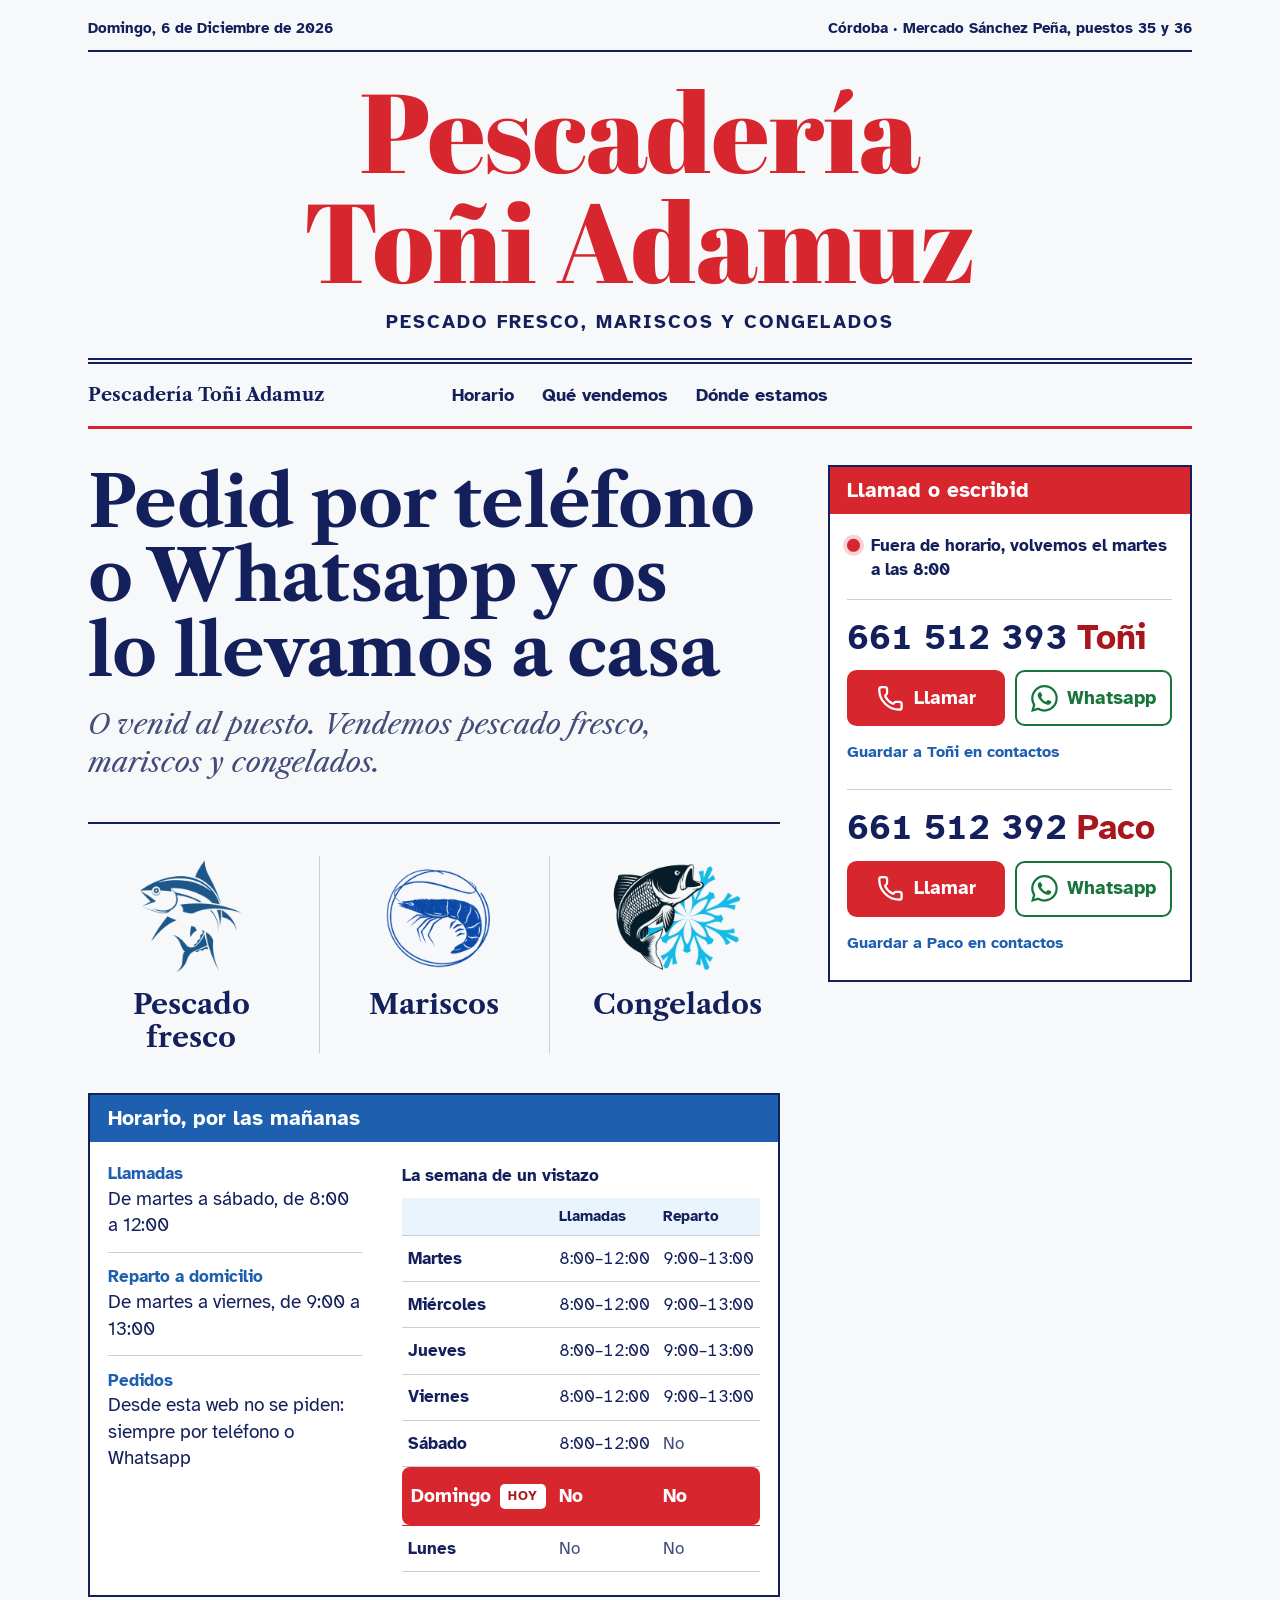
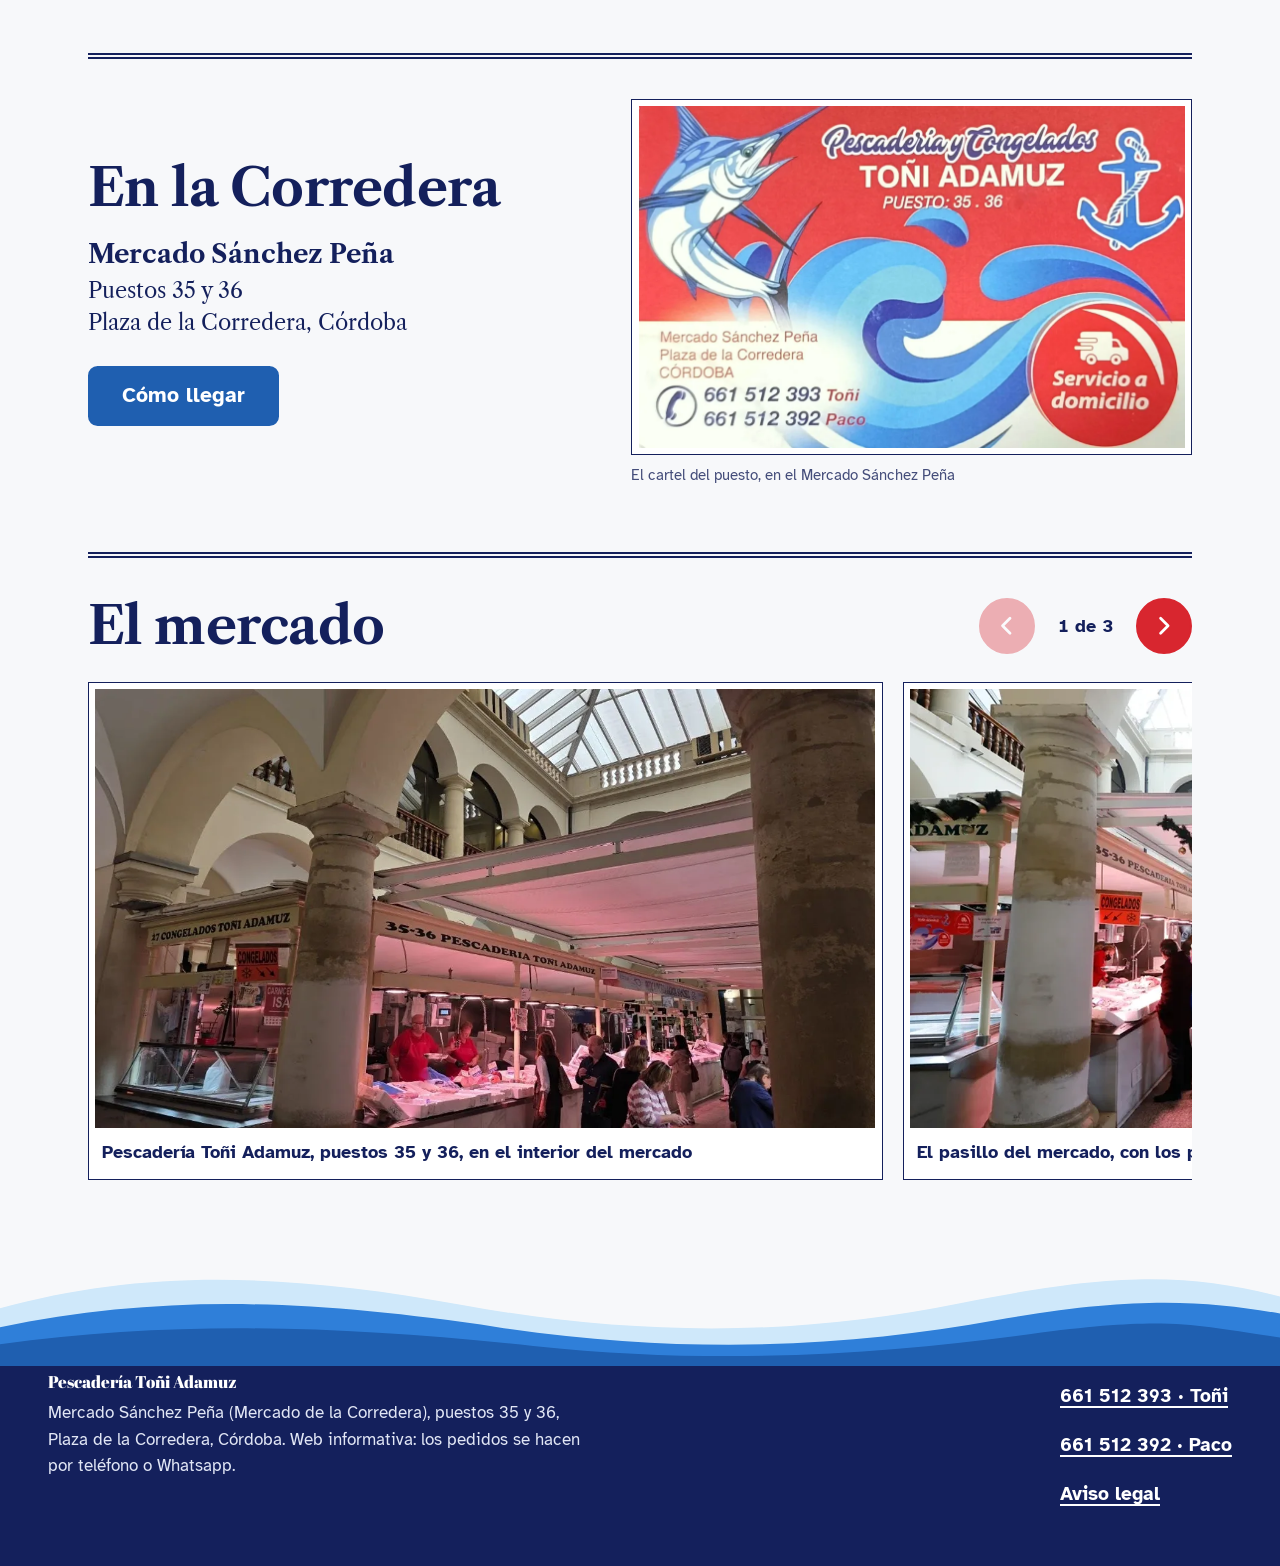
==== index.html @ f2b17aa4 "Carrusel con las fotos del puesto y del mercado con gente" ====
<!doctype html>
<html lang="es">
<head>
<meta charset="utf-8">
<meta name="viewport" content="width=device-width, initial-scale=1">
<title>Pescadería Toñi Adamuz | Pescado y mariscos en Córdoba</title>
<meta name="description" content="Pescadería en el Mercado de la Corredera de Córdoba, puestos 35 y 36. Pescado fresco, mariscos y congelados. Pedidos por teléfono o Whatsapp y reparto a domicilio.">
<meta name="robots" content="index, follow, max-image-preview:large">
<meta name="theme-color" content="#d8262f">
<link rel="canonical" href="https://kingkhaax.github.io/pescaderia-toni-adamuz/">
<!-- Cuando haya dominio: pegar aquí la etiqueta de verificación de Google Search Console (si se verifica por etiqueta en vez de por DNS):
<meta name="google-site-verification" content="CODIGO"> -->
<meta property="og:type" content="website">
<meta property="og:locale" content="es_ES">
<meta property="og:site_name" content="Pescadería Toñi Adamuz">
<meta property="og:title" content="Pescadería Toñi Adamuz | Pescado y mariscos en Córdoba">
<meta property="og:description" content="Pescadería en el Mercado de la Corredera de Córdoba, puestos 35 y 36. Pescado fresco, mariscos y congelados. Pedidos por teléfono o Whatsapp y reparto a domicilio.">
<meta property="og:url" content="https://kingkhaax.github.io/pescaderia-toni-adamuz/">
<meta property="og:image" content="https://kingkhaax.github.io/pescaderia-toni-adamuz/og.jpg">
<meta property="og:image:width" content="1200">
<meta property="og:image:height" content="630">
<meta property="og:image:alt" content="Cartel del puesto: Pescadería y Congelados Toñi Adamuz, servicio a domicilio">
<meta name="twitter:card" content="summary_large_image">
<meta name="twitter:title" content="Pescadería Toñi Adamuz | Pescado y mariscos en Córdoba">
<meta name="twitter:description" content="Pescadería en el Mercado de la Corredera de Córdoba, puestos 35 y 36. Pescado fresco, mariscos y congelados. Pedidos por teléfono o Whatsapp y reparto a domicilio.">
<meta name="twitter:image" content="https://kingkhaax.github.io/pescaderia-toni-adamuz/og.jpg">
<script type="application/ld+json">{"@context":"https://schema.org","@graph":[{"@type":"WebSite","@id":"https://kingkhaax.github.io/pescaderia-toni-adamuz/#web","url":"https://kingkhaax.github.io/pescaderia-toni-adamuz/","name":"Pescadería Toñi Adamuz","inLanguage":"es-ES"},{"@type":"Store","@id":"https://kingkhaax.github.io/pescaderia-toni-adamuz/#negocio","name":"Pescadería Toñi Adamuz","alternateName":"Pescadería y Congelados Toñi Adamuz","description":"Pescado fresco, mariscos y congelados. Pedidos por teléfono o Whatsapp, con reparto a domicilio.","url":"https://kingkhaax.github.io/pescaderia-toni-adamuz/","image":"https://kingkhaax.github.io/pescaderia-toni-adamuz/og.jpg","logo":"https://kingkhaax.github.io/pescaderia-toni-adamuz/icon-512.png","telephone":["+34661512393","+34661512392"],"address":{"@type":"PostalAddress","streetAddress":"Mercado de la Corredera (Mercado Sánchez Peña), puestos 35 y 36, Pl. de las Cañas, 1","postalCode":"14002","addressLocality":"Córdoba","addressRegion":"Andalucía","addressCountry":"ES"},"geo":{"@type":"GeoCoordinates","latitude":37.8829468,"longitude":-4.7744532},"hasMap":"https://www.google.com/maps/search/?api=1&query=Mercado+de+la+Corredera%2C+Pl.+de+las+Ca%C3%B1as%2C+1%2C+14002+C%C3%B3rdoba","containedInPlace":{"@type":"Place","name":"Mercado Sánchez Peña","alternateName":"Mercado de la Corredera"},"knowsAbout":["pescado fresco","mariscos","pescado congelado"],"contactPoint":[{"@type":"ContactPoint","telephone":"+34661512393","contactType":"pedidos","availableLanguage":"es","hoursAvailable":{"@type":"OpeningHoursSpecification","dayOfWeek":["Tuesday","Wednesday","Thursday","Friday","Saturday"],"opens":"08:00","closes":"12:00"}},{"@type":"ContactPoint","telephone":"+34661512392","contactType":"pedidos","availableLanguage":"es","hoursAvailable":{"@type":"OpeningHoursSpecification","dayOfWeek":["Tuesday","Wednesday","Thursday","Friday","Saturday"],"opens":"08:00","closes":"12:00"}}],"isPartOf":{"@id":"https://kingkhaax.github.io/pescaderia-toni-adamuz/#web"}}]}</script>
<link rel="icon" href="favicon.ico" sizes="48x48">
<link rel="icon" href="icono.svg" type="image/svg+xml">
<link rel="apple-touch-icon" href="apple-touch-icon.png">
<link rel="manifest" href="site.webmanifest">
<link rel="preload" href="fuentes/abril-fatface.woff2" as="font" type="font/woff2" crossorigin>
<link rel="preload" href="fuentes/caslon-700.woff2" as="font" type="font/woff2" crossorigin>
<link rel="stylesheet" href="estilos.css">
</head>
<body>

<svg width="0" height="0" style="position:absolute" aria-hidden="true">
  <symbol id="i-telefono" viewBox="0 0 24 24"><path fill="none" stroke="currentColor" stroke-width="2" stroke-linecap="round" stroke-linejoin="round" d="M13.832 16.568a1 1 0 0 0 1.213-.303l.355-.465A2 2 0 0 1 17 15h3a2 2 0 0 1 2 2v3a2 2 0 0 1-2 2A18 18 0 0 1 2 4a2 2 0 0 1 2-2h3a2 2 0 0 1 2 2v3a2 2 0 0 1-.8 1.6l-.468.351a1 1 0 0 0-.292 1.233 14 14 0 0 0 6.392 6.384"/></symbol>
  <symbol id="i-whatsapp" viewBox="0 0 24 24"><path fill="currentColor" d="M17.472 14.382c-.297-.149-1.758-.867-2.03-.967-.273-.099-.471-.148-.67.15-.197.297-.767.966-.94 1.164-.173.199-.347.223-.644.075-.297-.15-1.255-.463-2.39-1.475-.883-.788-1.48-1.761-1.653-2.059-.173-.297-.018-.458.13-.606.134-.133.298-.347.446-.52.149-.174.198-.298.298-.497.099-.198.05-.371-.025-.52-.075-.149-.669-1.612-.916-2.207-.242-.579-.487-.5-.669-.51-.173-.008-.371-.01-.57-.01-.198 0-.52.074-.792.372-.272.297-1.04 1.016-1.04 2.479 0 1.462 1.065 2.875 1.213 3.074.149.198 2.096 3.2 5.077 4.487.709.306 1.262.489 1.694.625.712.227 1.36.195 1.871.118.571-.085 1.758-.719 2.006-1.413.248-.694.248-1.289.173-1.413-.074-.124-.272-.198-.57-.347m-5.421 7.403h-.004a9.87 9.87 0 01-5.031-1.378l-.361-.214-3.741.982.998-3.648-.235-.374a9.86 9.86 0 01-1.51-5.26c.001-5.45 4.436-9.884 9.888-9.884 2.64 0 5.122 1.03 6.988 2.898a9.825 9.825 0 012.893 6.994c-.003 5.45-4.437 9.884-9.885 9.884m8.413-18.297A11.815 11.815 0 0012.05 0C5.495 0 .16 5.335.157 11.892c0 2.096.547 4.142 1.588 5.945L.057 24l6.305-1.654a11.882 11.882 0 005.683 1.448h.005c6.554 0 11.89-5.335 11.893-11.893a11.821 11.821 0 00-3.48-8.413Z"/></symbol>
</svg>

<a class="saltar" href="#portada">Saltar al contenido</a>

<div class="papel">
  <div class="tira">
    <p><time id="fecha"></time></p>
    <p>Córdoba · Mercado Sánchez Peña, puestos 35 y 36</p>
  </div>

  <header class="cabecera" id="inicio">
    <h1 class="rotulo"><a href="#inicio">Pescadería Toñi Adamuz</a></h1>
    <p class="subrotulo">Pescado fresco, mariscos y congelados</p>
  </header>

  <nav class="menu" id="menu" aria-label="Secciones">
    <a class="marca-mini" href="#inicio">Pescadería Toñi Adamuz</a>
    <div class="enlaces">
      <a href="#horario">Horario</a>
      <a href="#vendemos">Qué vendemos</a>
      <a href="#donde">Dónde estamos</a>
    </div>
  </nav>

  <main id="portada">
    <div class="portada">
      <div class="principal">
        <div class="entrada">
          <h2 class="titular">Pedid por teléfono o Whatsapp y os lo llevamos a casa</h2>
          <p class="entradilla">O venid al puesto. Vendemos pescado fresco, mariscos y congelados.</p>
        </div>
        <section class="vendemos" id="vendemos" aria-label="Qué vendemos">
          <ul class="grupos">
            <li><img src="logos/pescado-fresco.webp" alt="" width="286" height="300" loading="lazy" decoding="async"><h3>Pescado fresco</h3></li>
            <li><img src="logos/marisco.webp" alt="" width="373" height="300" loading="lazy" decoding="async"><h3>Mariscos</h3></li>
            <li><img src="logos/congelados.webp" alt="" width="342" height="300" loading="lazy" decoding="async"><h3>Congelados</h3></li>
          </ul>
        </section>
        <section class="caja parte" id="horario" aria-labelledby="t-horario">
            <h2 id="t-horario">Horario, por las mañanas</h2>
            <div class="cuerpo">
              <ul class="reglas">
                <li><b>Llamadas</b> De martes a sábado, de 8:00 a 12:00</li>
                <li><b>Reparto a domicilio</b> De martes a viernes, de 9:00 a 13:00</li>
                <li><b>Pedidos</b> Desde esta web no se piden: siempre por teléfono o Whatsapp</li>
              </ul>
              <table class="dias" id="semana">
                <caption>La semana de un vistazo</caption>
                <thead><tr><th scope="col"><span class="solo-lector">Día</span></th><th scope="col">Llamadas</th><th scope="col">Reparto</th></tr></thead>
                <tbody>
                  <tr data-d="2"><th scope="row">Martes</th><td>8:00–12:00</td><td>9:00–13:00</td></tr>
                  <tr data-d="3"><th scope="row">Miércoles</th><td>8:00–12:00</td><td>9:00–13:00</td></tr>
                  <tr data-d="4"><th scope="row">Jueves</th><td>8:00–12:00</td><td>9:00–13:00</td></tr>
                  <tr data-d="5"><th scope="row">Viernes</th><td>8:00–12:00</td><td>9:00–13:00</td></tr>
                  <tr data-d="6"><th scope="row">Sábado</th><td>8:00–12:00</td><td class="no">No</td></tr>
                  <tr data-d="0"><th scope="row">Domingo</th><td class="no">No</td><td class="no">No</td></tr>
                  <tr data-d="1"><th scope="row">Lunes</th><td class="no">No</td><td class="no">No</td></tr>
                </tbody>
              </table>
            </div>
          </section>
      </div>

      <aside class="lateral">
        <section class="caja contacto" id="contacto" aria-labelledby="t-contacto">
          <h2 id="t-contacto">Llamad o escribid</h2>
          <div class="cuerpo">
            <p class="estado" id="estado" role="status"></p>
            <div class="linea">
          <p class="numero">661 512 393 <span class="nombre">Toñi</span></p>
          <div class="acciones">
            <a class="boton llamar" href="tel:+34661512393" aria-label="Llamar a Toñi, 661 512 393"><svg class="i" aria-hidden="true"><use href="#i-telefono"/></svg>Llamar</a>
            <a class="boton wa" href="https://wa.me/34661512393?text=Hola%2C%20quer%C3%ADa%20hacer%20un%20pedido." aria-label="Escribir por Whatsapp a Toñi, 661 512 393"><svg class="i" aria-hidden="true"><use href="#i-whatsapp"/></svg>Whatsapp</a>
          </div>
          <a class="guardar" href="toni.vcf" download>Guardar a Toñi en contactos</a>
        </div>
            <div class="linea">
          <p class="numero">661 512 392 <span class="nombre">Paco</span></p>
          <div class="acciones">
            <a class="boton llamar" href="tel:+34661512392" aria-label="Llamar a Paco, 661 512 392"><svg class="i" aria-hidden="true"><use href="#i-telefono"/></svg>Llamar</a>
            <a class="boton wa" href="https://wa.me/34661512392?text=Hola%2C%20quer%C3%ADa%20hacer%20un%20pedido." aria-label="Escribir por Whatsapp a Paco, 661 512 392"><svg class="i" aria-hidden="true"><use href="#i-whatsapp"/></svg>Whatsapp</a>
          </div>
          <a class="guardar" href="paco.vcf" download>Guardar a Paco en contactos</a>
        </div>
          </div>
        </section>

      </aside>
    </div>

    <section class="donde" id="donde" aria-labelledby="t-donde">
      <div class="texto-donde">
        <h2 id="t-donde">En la Corredera</h2>
        <address>
          <a href="https://www.google.com/maps/search/?api=1&query=Mercado+de+la+Corredera%2C+Pl.+de+las+Ca%C3%B1as%2C+1%2C+14002+C%C3%B3rdoba" target="_blank" rel="noopener" aria-label="Ver Mercado Sánchez Peña en Google Maps">
            <b>Mercado Sánchez Peña</b>
            Puestos 35 y 36<br>Plaza de la Corredera, Córdoba
          </a>
        </address>
        <a class="boton azul grande" href="https://www.google.com/maps/search/?api=1&query=Mercado+de+la+Corredera%2C+Pl.+de+las+Ca%C3%B1as%2C+1%2C+14002+C%C3%B3rdoba" target="_blank" rel="noopener">Cómo llegar</a>
      </div>
      <figure class="foto">
        <img class="tarjeta" src="fotos/tarjeta.webp" width="1100" height="700" loading="lazy" alt="Cartel del puesto: Pescadería y Congelados Toñi Adamuz, Mercado Sánchez Peña, Plaza de la Corredera, Córdoba. Puestos 35 y 36. Servicio a domicilio. Teléfonos 661 512 393 y 661 512 392.">
        <figcaption>El cartel del puesto, en el Mercado Sánchez Peña</figcaption>
      </figure>
    </section>

    <section class="mercado" id="mercado" aria-roledescription="carrusel" aria-labelledby="t-mercado">
      <div class="mercado-cab">
        <h2 id="t-mercado">El mercado</h2>
        <div class="control" aria-label="Cambiar de foto">
          <button type="button" class="flecha" data-dir="-1" aria-label="Foto anterior"><svg class="i" aria-hidden="true" viewBox="0 0 24 24"><path fill="none" stroke="currentColor" stroke-width="2.6" stroke-linecap="round" stroke-linejoin="round" d="M15 5l-7 7 7 7"/></svg></button>
          <p class="cuenta" aria-live="polite"><span id="foto-n">1</span> de 3</p>
          <button type="button" class="flecha" data-dir="1" aria-label="Foto siguiente"><svg class="i" aria-hidden="true" viewBox="0 0 24 24"><path fill="none" stroke="currentColor" stroke-width="2.6" stroke-linecap="round" stroke-linejoin="round" d="M9 5l7 7-7 7"/></svg></button>
        </div>
      </div>
      <ul class="pista" id="pista" tabindex="0" aria-label="Fotos del mercado">
        <li class="diapo" id="foto-1" aria-roledescription="diapositiva" aria-label="1 de 3">
          <figure>
            <img src="fotos/mercado/mercado-1.webp" width="1280" height="720" loading="lazy" decoding="async" alt="Los puestos de Pescadería Toñi Adamuz (35 y 36) y Congelados Toñi Adamuz bajo las columnas del mercado, con clientes comprando">
            <figcaption>Pescadería Toñi Adamuz, puestos 35 y 36, en el interior del mercado</figcaption>
          </figure>
        </li>
        <li class="diapo" id="foto-2" aria-roledescription="diapositiva" aria-label="2 de 3">
          <figure>
            <img src="fotos/mercado/mercado-2.webp" width="1280" height="720" loading="lazy" decoding="async" alt="Pasillo del mercado con clientes y los puestos de pescado a los lados">
            <figcaption>El pasillo del mercado, con los puestos de pescado</figcaption>
          </figure>
        </li>
        <li class="diapo" id="foto-3" aria-roledescription="diapositiva" aria-label="3 de 3">
          <figure>
            <img src="fotos/mercado/mercado-3.webp" width="1280" height="720" loading="lazy" decoding="async" alt="Fachada del mercado con el reloj en lo alto, vista desde la plaza">
            <figcaption>La fachada del mercado, en la Plaza de la Corredera</figcaption>
          </figure>
        </li>
      </ul>
    </section>
  </main>
</div>

<svg class="olas" viewBox="0 0 1440 120" preserveAspectRatio="none" aria-hidden="true"><path fill="#cfe8fa" d="M0 52C160 6 320 10 520 48s380 36 560 -2 260 -34 360 -8V120H0z"/><path fill="#2f7fd9" d="M0 74C180 36 340 40 560 74s400 22 560 -8 240 -22 320 -8V120H0z"/><path fill="#1f5fb0" d="M0 94C200 66 380 72 600 96s400 8 560 -14 180 -10 280 4V120H0z"/></svg>
<footer class="pie">
  <div class="pie-in">
    <div class="pie-datos">
      <p class="pie-nombre">Pescadería Toñi Adamuz</p>
      <p>Mercado Sánchez Peña (Mercado de la Corredera), puestos 35 y 36, Plaza de la Corredera, Córdoba. Web informativa: los pedidos se hacen por teléfono o Whatsapp.</p>
    </div>
    <div class="telefonos">
      <a href="tel:+34661512393">661 512 393 · Toñi</a>
      <a href="tel:+34661512392">661 512 392 · Paco</a>
      <a href="aviso-legal.html">Aviso legal</a>
    </div>
  </div>
</footer>

<script src="estado.js"></script>
<script src="galeria.js" defer></script>
</body>
</html>
---- estilos.css ----
@font-face { font-family: "Abril Fatface"; src: url("fuentes/abril-fatface.woff2") format("woff2"); font-weight: 400; font-display: swap; }
@font-face { font-family: "Libre Caslon Text"; src: url("fuentes/caslon-400.woff2") format("woff2"); font-weight: 400; font-style: normal; font-display: swap; }
@font-face { font-family: "Libre Caslon Text"; src: url("fuentes/caslon-400-it.woff2") format("woff2"); font-weight: 400; font-style: italic; font-display: swap; }
@font-face { font-family: "Libre Caslon Text"; src: url("fuentes/caslon-700.woff2") format("woff2"); font-weight: 700; font-style: normal; font-display: swap; }
@font-face { font-family: "Atkinson Hyperlegible"; src: url("fuentes/atkinson-400.woff2") format("woff2"); font-weight: 400; font-display: swap; }
@font-face { font-family: "Atkinson Hyperlegible"; src: url("fuentes/atkinson-700.woff2") format("woff2"); font-weight: 700; font-display: swap; }

/* Colores de la tarjeta: rojo principal (rótulo y acciones), azul y blanco secundarios (franjas, ola, tinta azul noche).
   El rojo tiene cuatro pasos: puro, hondo (texto sobre blanco), suave y claro (lo de hoy). */
:root {
  --rojo: #d8262f;
  --rojo-hondo: #a8161e;
  --rojo-oscuro: #8f1219;
  --rojo-suave: #f5c6c9;
  --rojo-claro: #fdeeee;
  --tinta: #14205c;
  --tinta-2: #444d7a;
  --azul: #1f5fb0;
  --azul-vivo: #2f7fd9;
  --hielo: #cfe8fa;
  --azul-claro: #eaf4fc;
  --papel: #f7f8fa;
  --blanco: #fff;
  --linea: #c9ced9;
  --whatsapp: #15753a;
  --whatsapp-h: #0f5e2d;
  --rotulo: "Abril Fatface", Georgia, serif;
  --titular: "Libre Caslon Text", Georgia, serif;
  --texto: "Atkinson Hyperlegible", system-ui, sans-serif;
  --ease: cubic-bezier(0.16, 1, 0.3, 1);
  --lado: clamp(1.25rem, 4vw, 2.5rem);
  color-scheme: light;
  scrollbar-color: var(--rojo) var(--papel);
}

*, *::before, *::after { box-sizing: border-box; }
html { -webkit-text-size-adjust: 100%; scroll-behavior: smooth; scroll-padding-top: 5.5rem; }
body { margin: 0; font: 400 1.1875rem/1.6 var(--texto); color: var(--tinta); background: var(--papel); }
::selection { background: var(--rojo); color: var(--blanco); }
:focus-visible { outline: 3px solid var(--tinta); outline-offset: 3px; }
a { color: inherit; text-underline-offset: 0.2em; text-decoration-thickness: 2px; }
h1, h2, h3, p, ul, address, figure { margin: 0; padding: 0; }
ul { list-style: none; }
address { font-style: normal; }
img { display: block; max-width: 100%; height: auto; }
svg.i { width: 1.4em; height: 1.4em; flex: none; }
.solo-lector { position: absolute; width: 1px; height: 1px; overflow: hidden; clip-path: inset(50%); white-space: nowrap; }
.saltar { position: absolute; left: 1rem; top: -4rem; z-index: 100; background: var(--tinta); color: var(--blanco); padding: 0.75rem 1rem; border-radius: 0.5rem; }
.saltar:focus { top: 1rem; }

.papel { max-width: 74rem; margin: 0 auto; padding-inline: var(--lado); }

/* Tira de fecha */
.tira { display: flex; justify-content: space-between; gap: 0.25rem 1.5rem; flex-wrap: wrap; padding: 1rem 0 0.6rem; font-size: 0.95rem; font-weight: 700; border-bottom: 2px solid var(--tinta); }
.tira time:empty { display: none; }
.tira time::first-letter { text-transform: uppercase; }

/* Cabecera de periódico */
.cabecera { text-align: center; padding: 1.5rem 0 1.25rem; border-bottom: 6px double var(--tinta); }
.rotulo { font: 400 clamp(2.9rem, 9.4vw, 7rem)/0.98 var(--rotulo); color: var(--rojo); letter-spacing: -0.005em; text-wrap: balance; }
.rotulo a { text-decoration: none; }
.subrotulo { margin-top: 0.75rem; font-weight: 700; font-size: clamp(0.95rem, 2.4vw, 1.2rem); letter-spacing: 0.1em; text-transform: uppercase; color: var(--tinta); }

/* Menú pegajoso: siempre a mano el botón de llamar */
.menu { position: sticky; top: 0; z-index: 60; display: grid; grid-template-columns: 1fr auto 1fr; align-items: center; gap: 0.5rem 1.5rem; padding: 0.35rem 0; background: var(--papel); border-bottom: 3px solid var(--rojo); }
.marca-mini { font: 700 1.15rem/1 var(--titular); text-decoration: none; max-width: 0; opacity: 0; overflow: hidden; white-space: nowrap; transition: max-width 0.4s var(--ease), opacity 0.25s var(--ease); }
.menu.fijo .marca-mini { max-width: 20rem; opacity: 1; }
.enlaces { display: flex; gap: 0.25rem 1.75rem; margin-inline: auto; }
.enlaces a { position: relative; padding: 0.7rem 0; font-weight: 700; font-size: 1.1rem; text-decoration: none; transition: color 0.25s var(--ease); }
.enlaces a::after { content: ""; position: absolute; left: 0; right: 0; bottom: 0.2rem; height: 3px; background: var(--rojo); transform: scaleX(0); transform-origin: left; transition: transform 0.4s var(--ease); }
.enlaces a:hover { color: var(--rojo-hondo); }
.enlaces a:hover::after, .enlaces a:focus-visible::after { transform: scaleX(1); }

/* Botones: al pasar el ratón sube una ola (como las de la tarjeta) y cambia de color */
.boton {
  --base: var(--rojo); --ola1: #ee6a71; --ola2: var(--rojo-oscuro); --texto-b: var(--blanco); --texto-h: var(--blanco);
  position: relative; isolation: isolate; overflow: hidden;
  display: inline-flex; align-items: center; justify-content: center; gap: 0.6rem;
  min-height: 3.5rem; padding: 0.5rem 1.4rem; border: 2px solid var(--base); border-radius: 0.6rem;
  font: 700 1.2rem/1 var(--texto); text-decoration: none; color: var(--texto-b); background: var(--base);
  transition: color 0.35s var(--ease), transform 0.25s var(--ease), box-shadow 0.35s var(--ease);
}
.boton::before, .boton::after {
  content: ""; position: absolute; z-index: -1; left: -20%; width: 140%; height: 260%; top: 105%;
  border-radius: 46% 54% 0 0 / 16% 14% 0 0; transition: top 0.7s var(--ease), border-radius 0.7s var(--ease);
}
.boton::before { background: var(--ola1); }
.boton::after { background: var(--ola2); transition-delay: 0.07s; }
.boton:hover, .boton:focus-visible { color: var(--texto-h); border-color: var(--ola2); transform: translateY(-2px); box-shadow: 0 0.65rem 1.1rem -0.55rem rgb(20 32 92 / 0.5); }
.boton:hover::before, .boton:focus-visible::before { top: -45%; border-radius: 50%; }
.boton:hover::after, .boton:focus-visible::after { top: -55%; border-radius: 50%; }
.boton:active { transform: translateY(0) scale(0.98); box-shadow: none; }
.boton svg.i { transition: transform 0.35s var(--ease); }
.boton.llamar:hover svg.i { animation: timbre 0.7s ease-in-out; }
.boton.wa:hover svg.i { transform: scale(1.18) rotate(-8deg); }
@keyframes timbre { 0%, 100% { transform: rotate(0); } 15%, 45% { transform: rotate(-16deg); } 30%, 60% { transform: rotate(16deg); } 75% { transform: rotate(-8deg); } }
/* WhatsApp: blanco con borde verde, y se llena de verde al pasar el ratón */
.boton.wa { --base: var(--blanco); --ola1: #2f9a58; --ola2: var(--whatsapp); --texto-b: var(--whatsapp); --texto-h: var(--blanco); border-color: var(--whatsapp); }
/* Cómo llegar: azul de la tarjeta, ola azul noche */
.boton.azul { --base: var(--azul); --ola1: var(--azul-vivo); --ola2: var(--tinta); }
.boton.chico { min-height: 3rem; padding-inline: 1.25rem; font-size: 1.1rem; }
.boton.grande { min-height: 3.75rem; padding-inline: 2rem; font-size: 1.3rem; }

/* Portada */
.portada { display: grid; grid-template-columns: minmax(0, 1.9fr) minmax(0, 1fr); gap: 2.5rem 3rem; padding-top: 2.25rem; align-items: start; }
.titular { font: 700 clamp(2.4rem, 5.6vw, 4.4rem)/1.06 var(--titular); letter-spacing: -0.01em; text-wrap: balance; }
.entradilla { margin-top: 1.1rem; font: italic 400 clamp(1.3rem, 2.6vw, 1.7rem)/1.4 var(--titular); color: var(--tinta-2); max-width: 36rem; }
.vendemos { margin-top: 2.5rem; padding-top: 2rem; border-top: 2px solid var(--tinta); }
.grupos { display: grid; grid-template-columns: repeat(3, 1fr); }
.grupos li { padding: 0 1.5rem; text-align: center; }
.grupos li + li { border-left: 1px solid var(--linea); }
.grupos li:first-child { padding-left: 0; } .grupos li:last-child { padding-right: 0; }
.grupos img { height: 7.25rem; width: auto; margin: 0 auto 1rem; }
.grupos h3 { font: 700 clamp(1.3rem, 2.3vw, 1.75rem)/1.15 var(--titular); }

/* Cajas del lateral */
.lateral { display: grid; gap: 1.75rem; position: sticky; top: 5.25rem; align-self: start; }
.principal { display: grid; gap: 0; }
.parte { margin-top: 2.5rem; }
.parte .cuerpo { display: grid; grid-template-columns: 1fr 1.1fr; gap: 1.5rem 2.5rem; align-items: start; }
.parte .reglas li:first-child { padding-top: 0; }
.parte .dias { margin-top: 0; }
.parte .dias caption { border-top: 0; padding-top: 0; }
.caja { border: 2px solid var(--tinta); background: var(--blanco); }
.parte > h2 { background: var(--azul) !important; }
.caja > h2 { background: var(--rojo); color: var(--blanco); font: 700 1.3rem/1.2 var(--texto); padding: 0.7rem 1.1rem; }
.caja .cuerpo { padding: 1.25rem 1.1rem 1.4rem; }
.estado { font-weight: 700; font-size: 1.05rem; line-height: 1.4; display: flex; gap: 0.65rem; align-items: baseline; }
.estado:empty { display: none; }
.estado::before { content: ""; flex: none; width: 0.8rem; height: 0.8rem; border-radius: 50%; background: var(--rojo); transform: translateY(0.05rem); }
.estado[data-abierto="si"]::before { background: #1a9a48; box-shadow: 0 0 0 4px rgb(26 154 72 / 0.22); }
.estado[data-abierto="no"]::before { box-shadow: 0 0 0 4px rgb(216 38 47 / 0.2); }
.linea { margin-top: 1.4rem; padding-top: 1.25rem; border-top: 1px solid var(--linea); }
.estado + .linea { margin-top: 1.1rem; }
.numero { font: 700 clamp(1.9rem, 3.4vw, 2.2rem)/1.05 var(--texto); font-variant-numeric: tabular-nums; display: flex; flex-wrap: wrap; align-items: baseline; gap: 0.1rem 0.6rem; margin-bottom: 0.85rem; }
.nombre { font-size: 1em; font-weight: 700; color: var(--rojo-hondo); }
.acciones { display: grid; grid-template-columns: 1fr 1fr; gap: 0.6rem; }
.acciones .boton { padding-inline: 0.5rem; }
.guardar { background: linear-gradient(var(--rojo), var(--rojo)) 0 100% / 0 2px no-repeat; text-decoration: none; padding-bottom: 0.1rem; transition: background-size 0.4s var(--ease), color 0.25s var(--ease); display: inline-block; margin-top: 0.8rem; font-size: 1.02rem; color: var(--azul); font-weight: 700; }
.guardar:hover { color: var(--rojo-hondo); background-size: 100% 2px; }

.reglas li { padding: 0.8rem 0; border-top: 1px solid var(--linea); line-height: 1.4; }
.reglas li:first-child { padding-top: 0; border-top: 0; }
.reglas b { display: block; font-size: 1.05rem; color: var(--azul); }
.dias { width: 100%; margin-top: 1rem; border-collapse: collapse; font-size: 1.08rem; font-variant-numeric: tabular-nums; }
.dias caption { text-align: left; font-weight: 700; padding: 0 0 0.5rem; border-top: 2px solid var(--tinta); padding-top: 1rem; }
.dias thead th { font-size: 0.95rem; color: var(--tinta); font-weight: 700; text-align: left; padding: 0.4rem; background: var(--azul-claro); }
.dias th, .dias td { text-align: left; padding: 0.55rem 0.4rem; border-bottom: 1px solid var(--linea); white-space: nowrap; }
.dias tbody th { font-weight: 700; }
.dias td.no { color: var(--tinta-2); }
/* Hoy: fila en rojo macizo, letra blanca más grande y etiqueta HOY, para verla de lejos */
.dias tr.hoy th, .dias tr.hoy td { background: var(--rojo); color: var(--blanco); font-weight: 700; font-size: 1.2rem; padding-block: 0.85rem; border-bottom-color: var(--rojo); }
.dias tr.hoy th { border-radius: 0.5rem 0 0 0.5rem; padding-left: 0.6rem; }
.dias tr.hoy td:last-child { border-radius: 0 0.5rem 0.5rem 0; }
.dias tr.hoy td.no { color: var(--blanco); }
.dias tr.hoy th::after { content: "HOY"; display: inline-block; margin-left: 0.55rem; padding: 0.15rem 0.5rem; border-radius: 0.3rem; background: var(--blanco); color: var(--rojo-hondo); font-size: 0.8rem; font-weight: 700; letter-spacing: 0.08em; vertical-align: 0.12em; }

/* Dónde */
.donde { display: grid; grid-template-columns: 1fr 1.15fr; gap: 2.5rem 3.5rem; align-items: center; margin-top: 3.5rem; padding: 2.5rem 0 4rem; border-top: 6px double var(--tinta); }
.donde h2 { font: 700 clamp(2.1rem, 4.4vw, 3.2rem)/1.08 var(--titular); letter-spacing: -0.01em; }
.donde address { margin: 1.25rem 0 1.75rem; font: 400 1.35rem/1.45 var(--titular); }
.donde address a { text-decoration: none; }
.donde address a:hover b { color: var(--rojo-hondo); text-decoration: underline; text-decoration-thickness: 2px; }
.donde address b { display: block; font-size: 1.6rem; margin-bottom: 0.15rem; }
.foto .tarjeta { width: 100%; border: 1px solid var(--tinta); padding: 0.4rem; background: var(--blanco); aspect-ratio: 11 / 7; object-fit: cover; }
.foto figcaption { margin-top: 0.5rem; font-size: 0.95rem; color: var(--tinta-2); }

/* Ola de la tarjeta y pie a todo el ancho */
.olas { display: block; width: 100%; height: clamp(3.5rem, 8vw, 6.5rem); margin-bottom: -1px; }
.pie { background: var(--tinta); color: var(--blanco); border-top: 0; padding: 0.5rem var(--lado) 3rem; }
.pie-in { max-width: 74rem; margin: 0 auto; display: flex; justify-content: space-between; gap: 1.75rem 3rem; flex-wrap: wrap; }
.pie p { max-width: 34rem; color: #e1e6f5; font-size: 1.05rem; }
.pie-nombre { font: 400 1.7rem/1.1 var(--rotulo); color: var(--blanco) !important; margin-bottom: 0.5rem; }
.pie .telefonos { display: grid; gap: 0.15rem; font-weight: 700; font-size: 1.2rem; align-content: start; }
.pie .telefonos a { padding: 0.5rem 0; }
.pie a:hover { color: var(--hielo); }

/* Móvil y tableta: primero el titular, luego llamar, luego lo demás */
@media (max-width: 62rem) {
  .portada { display: flex; flex-direction: column; gap: 1.75rem; padding-top: 1.75rem; }
  .principal, .lateral { display: contents; }
  .lateral { position: static; }
  .parte { margin-top: 0; }
  .parte .cuerpo { grid-template-columns: minmax(0, 1fr); }
  .entrada { order: 1; }
  .contacto { order: 2; }
  .vendemos { order: 3; margin-top: 0; }
  .parte { order: 4; }
  .donde { grid-template-columns: 1fr; }
}
@media (max-width: 40rem) {
  body { font-size: 1.125rem; }
  .tira { font-size: 0.85rem; }
  .menu { grid-template-columns: 1fr; padding: 0; }
  .marca-mini { display: none; }
  .enlaces { width: 100%; justify-content: space-between; gap: 0.5rem; }
  .enlaces a { padding: 0.85rem 0.15rem; font-size: 1.02rem; }
  .grupos li { padding-inline: 0.5rem; }
  .grupos img { height: 4.75rem; }
  .grupos h3 { font-size: 1.05rem; }
  .donde { padding-bottom: 2.5rem; }
}

/* Un único momento al cargar: el rótulo y el titular suben un poco */
@media (prefers-reduced-motion: no-preference) {
  @keyframes sube { from { opacity: 0; transform: translateY(0.75rem); } to { opacity: 1; transform: none; } }
  .rotulo { animation: sube 0.8s var(--ease) both; }
  .entrada { animation: sube 0.8s var(--ease) 0.12s both; }
  .contacto { animation: sube 0.8s var(--ease) 0.22s both; }
}

/* Aviso legal */
.legal { max-width: 46rem; margin: 0 auto; padding: 2.5rem 0 4rem; }
.legal h1 { font: 700 clamp(2.2rem, 6vw, 3.4rem)/1.08 var(--titular); margin-bottom: 1.5rem; }
.legal h2 { font: 700 1.5rem/1.2 var(--titular); margin: 2.25rem 0 0.5rem; }
.legal p { margin-top: 0.75rem; }
.legal .datos { margin: 0; border-top: 2px solid var(--tinta); }
.legal .datos div { display: grid; grid-template-columns: 11rem 1fr; gap: 0.25rem 1rem; padding: 0.8rem 0; border-bottom: 1px solid var(--linea); }
.legal dt { font-weight: 700; }
.legal dd { margin: 0; overflow-wrap: anywhere; }
.legal .fecha { margin-top: 2.5rem; font-size: 0.95rem; color: var(--tinta-2); }
@media (max-width: 40rem) { .legal .datos div { grid-template-columns: 1fr; } }

/* Pantallas muy estrechas (320–360 px): que nada se salga */
@media (max-width: 26rem) {
  :root { --lado: 1rem; }
  .enlaces a { font-size: 0.95rem; }
  .rotulo { font-size: clamp(2.5rem, 13vw, 3rem); }
  .titular { font-size: 2.15rem; }
  .caja .cuerpo { padding-inline: 0.85rem; }
  .numero { font-size: 1.75rem; }
  .acciones .boton { font-size: 1.05rem; gap: 0.4rem; padding-inline: 0.25rem; }
  .dias { font-size: 0.92rem; }
  .dias th, .dias td { padding-inline: 0.25rem; }
  .pie .telefonos { font-size: 1.1rem; }
}
.portada > *, .principal > *, .lateral > *, .caja, .caja .cuerpo { min-width: 0; }
@media (max-width: 26rem) {
  .enlaces a { white-space: nowrap; font-size: 0.88rem; padding-inline: 0; }
  .enlaces { gap: 0.25rem; }
  .dias { font-size: 0.85rem; }
  .dias thead th { font-size: 0.82rem; }
  .dias tr.hoy th, .dias tr.hoy td { font-size: 1.02rem; }
  .dias tr.hoy th::after { margin-left: 0.3rem; padding-inline: 0.35rem; }
  .reglas li { font-size: 1.02rem; }
}
@media (max-width: 22rem) {
  .dias { font-size: 0.77rem; }
  .dias thead th { font-size: 0.77rem; }
  .dias tr.hoy th, .dias tr.hoy td { font-size: 0.95rem; }
  .caja .cuerpo { padding-inline: 0.7rem; }
}

/* Carrusel de fotos del mercado */
.mercado { padding: 2.5rem 0 4.5rem; border-top: 6px double var(--tinta); }
.mercado-cab { display: flex; justify-content: space-between; align-items: center; gap: 1rem 2rem; flex-wrap: wrap; margin-bottom: 1.5rem; }
.mercado h2 { font: 700 clamp(2.1rem, 4.4vw, 3.2rem)/1.08 var(--titular); letter-spacing: -0.01em; }
.control { display: flex; align-items: center; gap: 0.9rem; }
.cuenta { font-weight: 700; font-size: 1.1rem; min-width: 4.5rem; text-align: center; font-variant-numeric: tabular-nums; }
.flecha { position: relative; isolation: isolate; overflow: hidden; width: 3.5rem; height: 3.5rem; display: grid; place-items: center; border: 2px solid var(--rojo); border-radius: 50%; background: var(--rojo); color: var(--blanco); cursor: pointer; transition: color 0.3s var(--ease), transform 0.25s var(--ease), opacity 0.25s var(--ease); }
.flecha::before { content: ""; position: absolute; z-index: -1; left: -20%; width: 140%; height: 260%; top: 105%; background: var(--rojo-oscuro); border-radius: 46% 54% 0 0 / 16% 14% 0 0; transition: top 0.6s var(--ease), border-radius 0.6s var(--ease); }
.flecha:hover::before, .flecha:focus-visible::before { top: -45%; border-radius: 50%; }
.flecha:hover { transform: translateY(-2px); }
.flecha:active { transform: scale(0.95); }
.flecha:disabled { opacity: 0.35; cursor: default; transform: none; }
.flecha:disabled::before { display: none; }
.flecha svg.i { width: 1.6rem; height: 1.6rem; }
.pista { display: flex; gap: 1.25rem; overflow-x: auto; scroll-snap-type: x mandatory; scroll-behavior: smooth; padding: 0.25rem 0 0.75rem; scrollbar-width: none; overscroll-behavior-x: contain; }
.pista::-webkit-scrollbar { display: none; }
.pista { touch-action: pan-x pan-y pinch-zoom; -webkit-overflow-scrolling: touch; cursor: grab; }
.pista.arrastra { scroll-snap-type: none; scroll-behavior: auto; cursor: grabbing; user-select: none; }
.pista img { -webkit-user-drag: none; user-select: none; }
.diapo { flex: 0 0 72%; scroll-snap-align: start; }
.diapo figure { border: 1px solid var(--tinta); background: var(--blanco); padding: 0.4rem 0.4rem 0.9rem; height: 100%; }
.diapo img { width: 100%; aspect-ratio: 16 / 9; object-fit: cover; background: var(--azul-claro); }
.diapo figcaption { margin: 0.75rem 0.4rem 0; font: 700 1.1rem/1.4 var(--texto); }
.credito { display: block; margin-top: 0.3rem; font-weight: 400; font-size: 0.85rem; color: var(--tinta-2); }
.credito a { color: var(--azul); }
@media (max-width: 62rem) { .diapo { flex-basis: 86%; } }
@media (max-width: 40rem) { .diapo { flex-basis: 90%; } .mercado { padding-bottom: 3rem; } .flecha { width: 3.25rem; height: 3.25rem; } }
@media (prefers-reduced-motion: reduce) { .pista { scroll-behavior: auto; } }
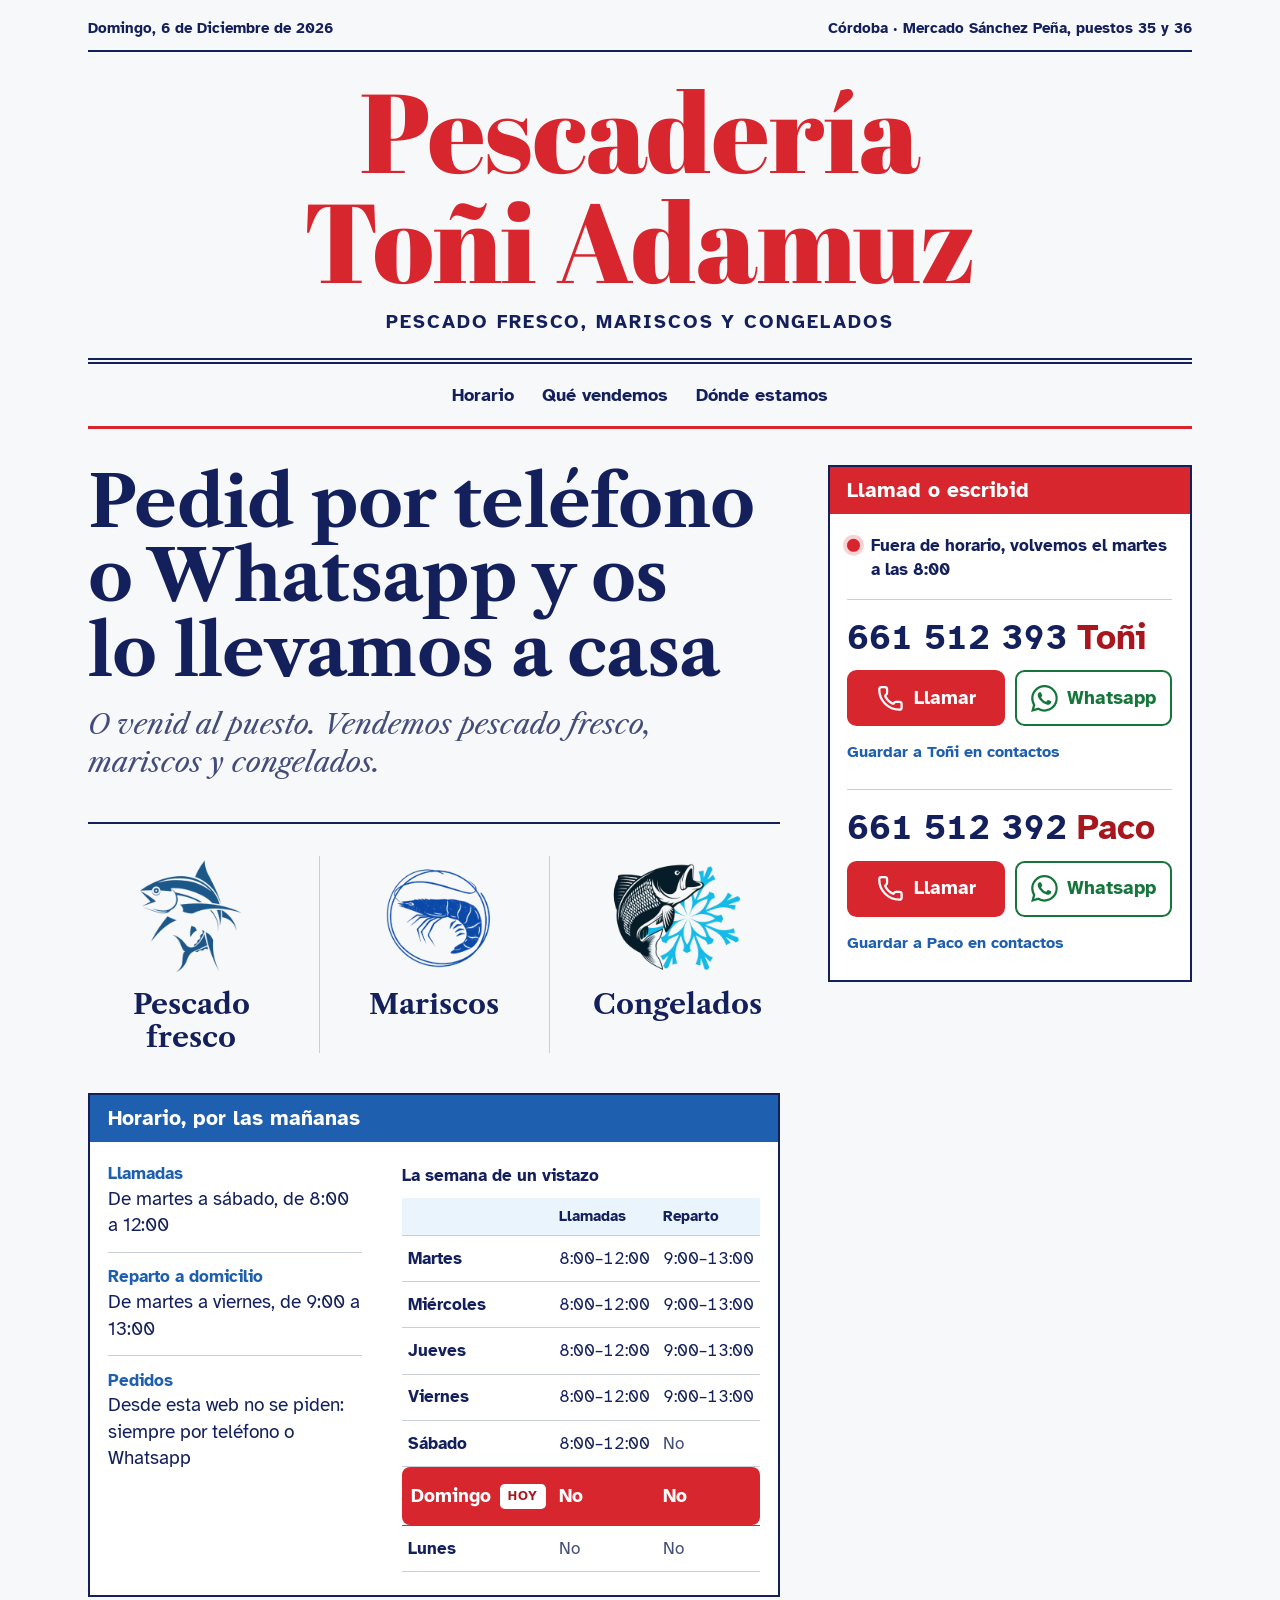
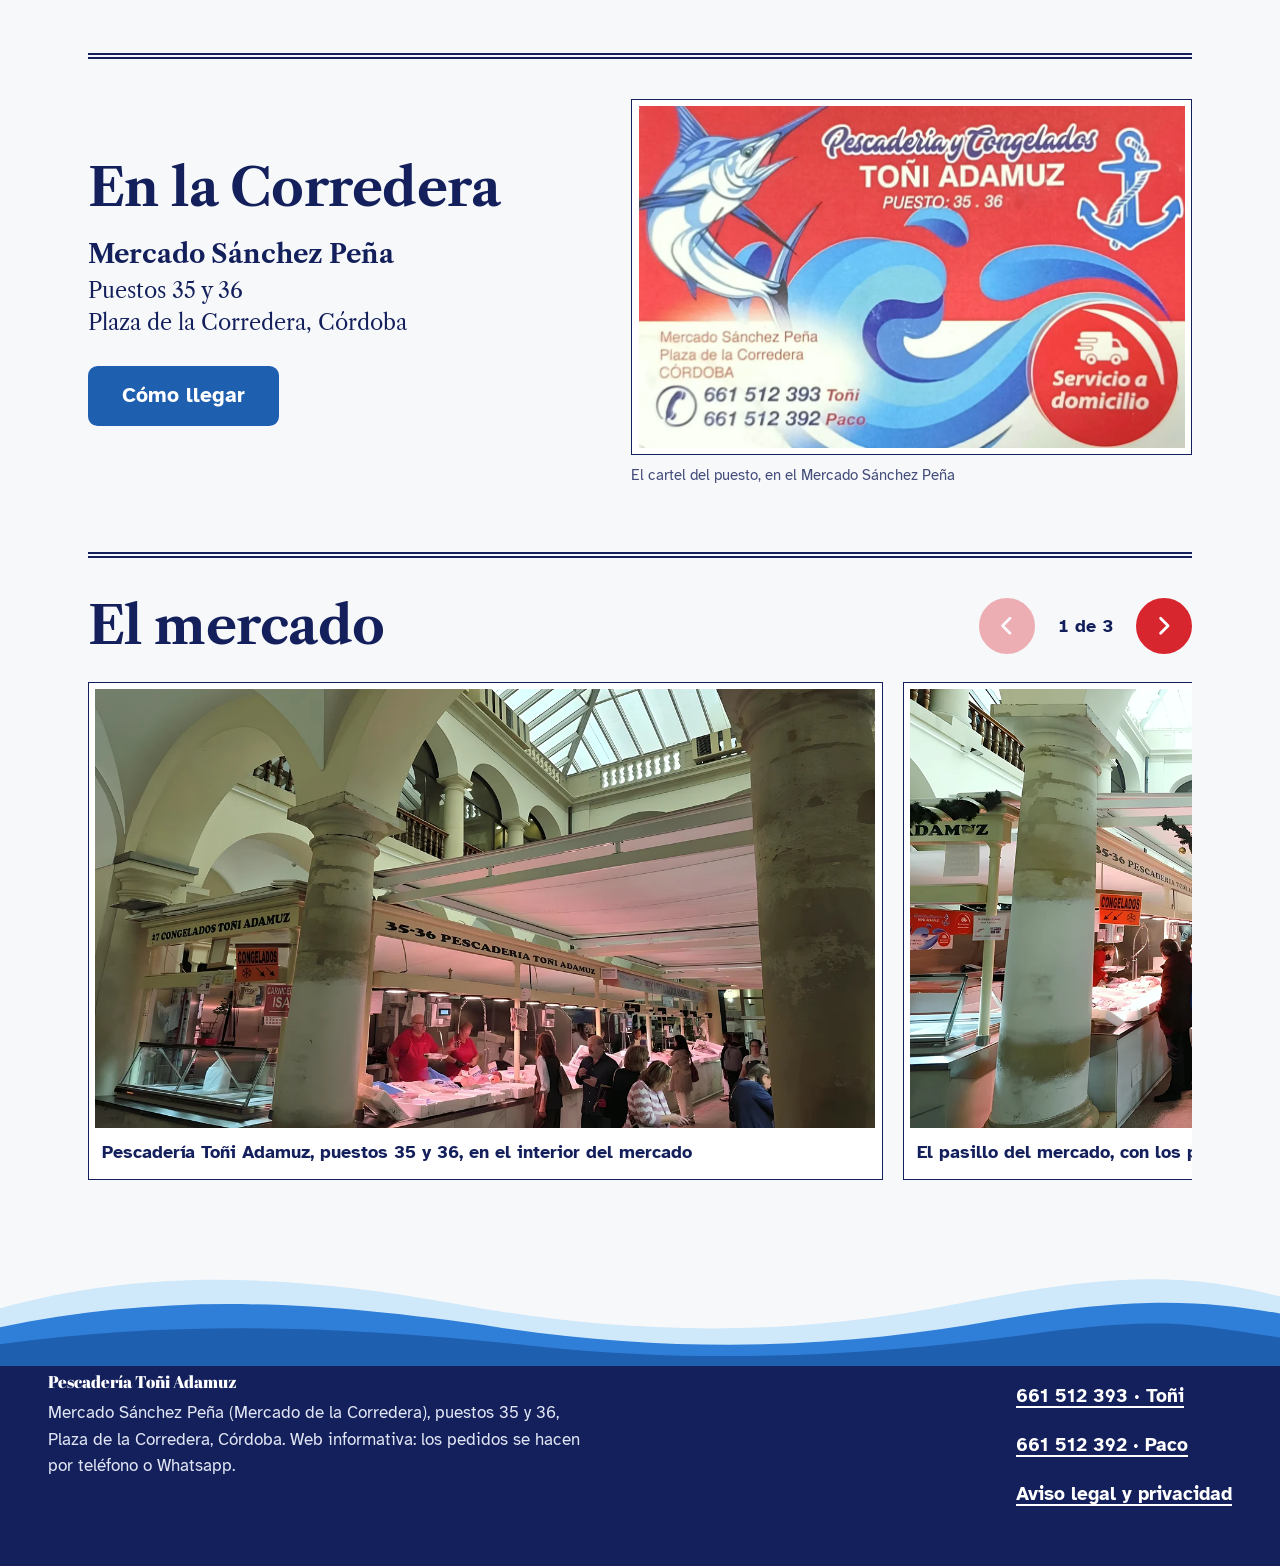
==== commit 62fe8da5: "Aviso legal con NIF, política de privacidad y cookies" ====
--- a/index.html
+++ b/index.html
@@ -188,7 +188,7 @@
     <div class="telefonos">
       <a href="tel:+34661512393">661 512 393 · Toñi</a>
       <a href="tel:+34661512392">661 512 392 · Paco</a>
-      <a href="aviso-legal.html">Aviso legal</a>
+      <a href="aviso-legal.html">Aviso legal y privacidad</a>
     </div>
   </div>
 </footer>
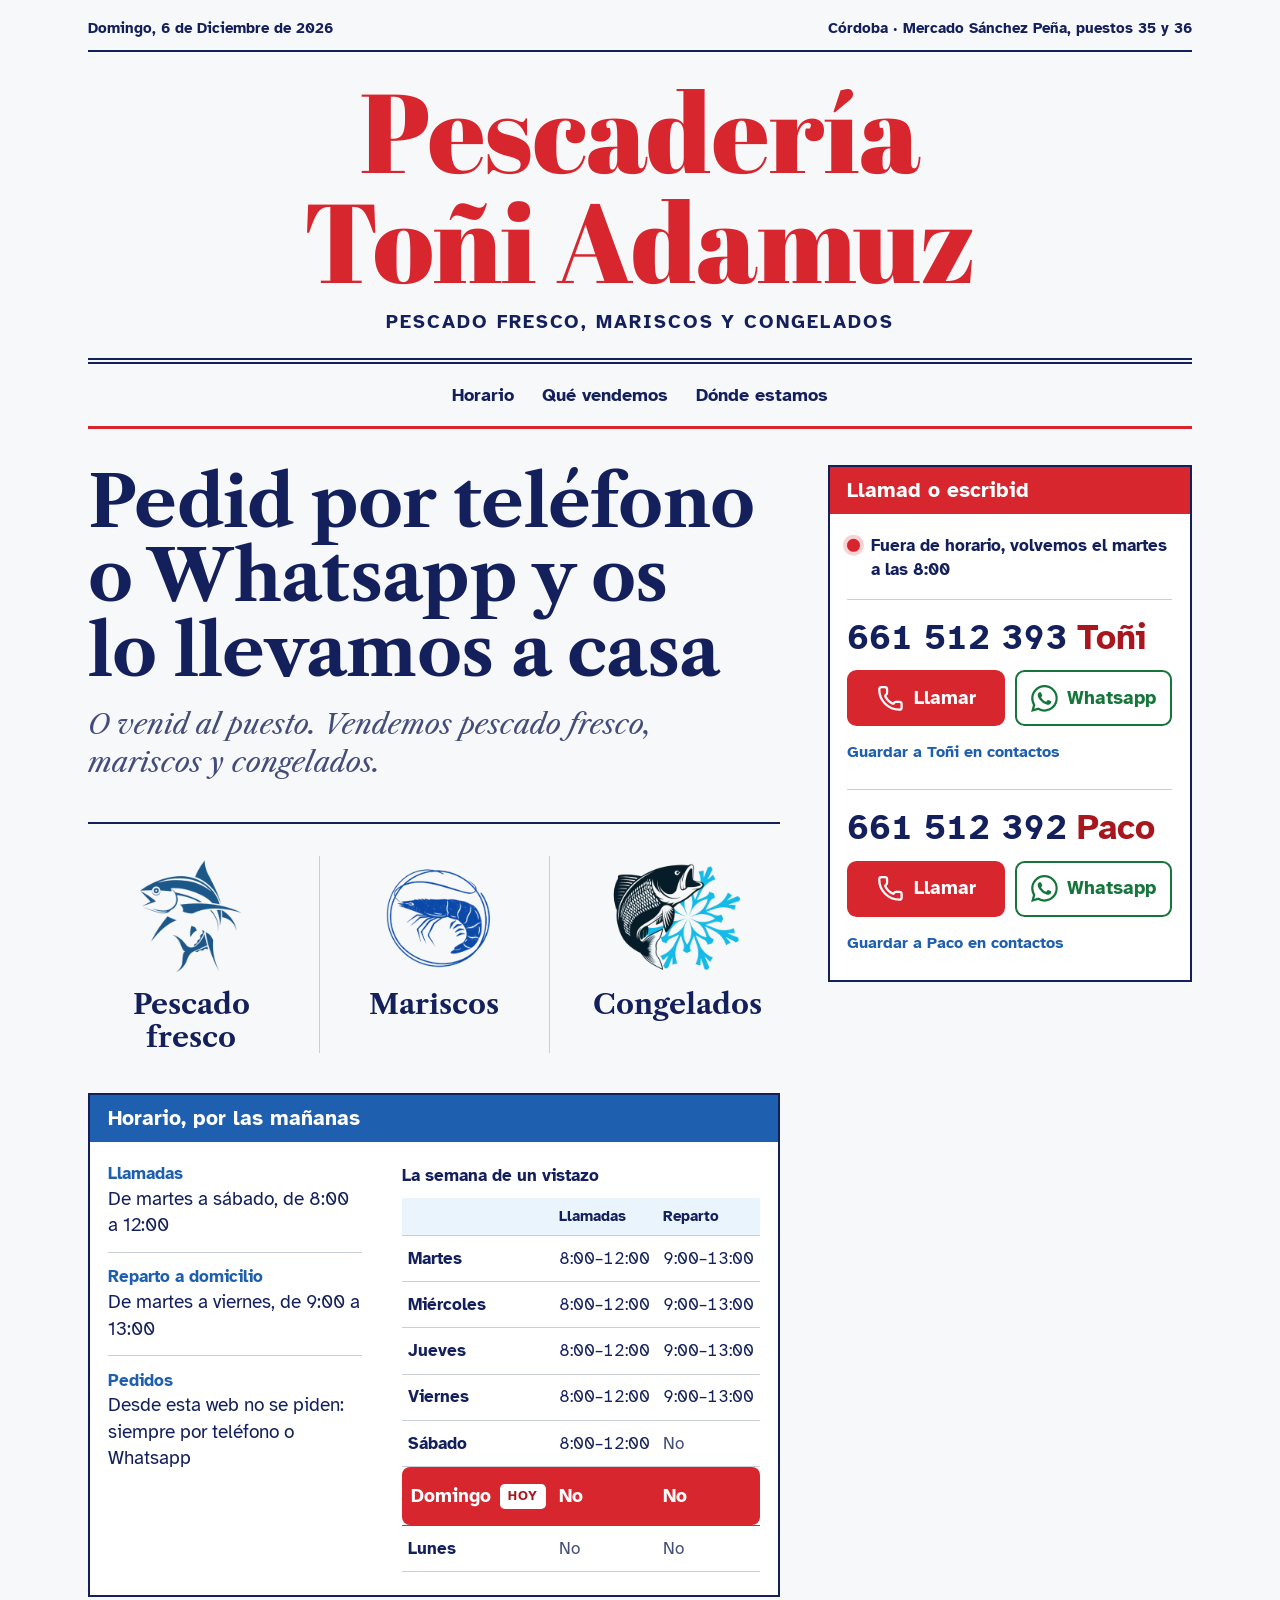
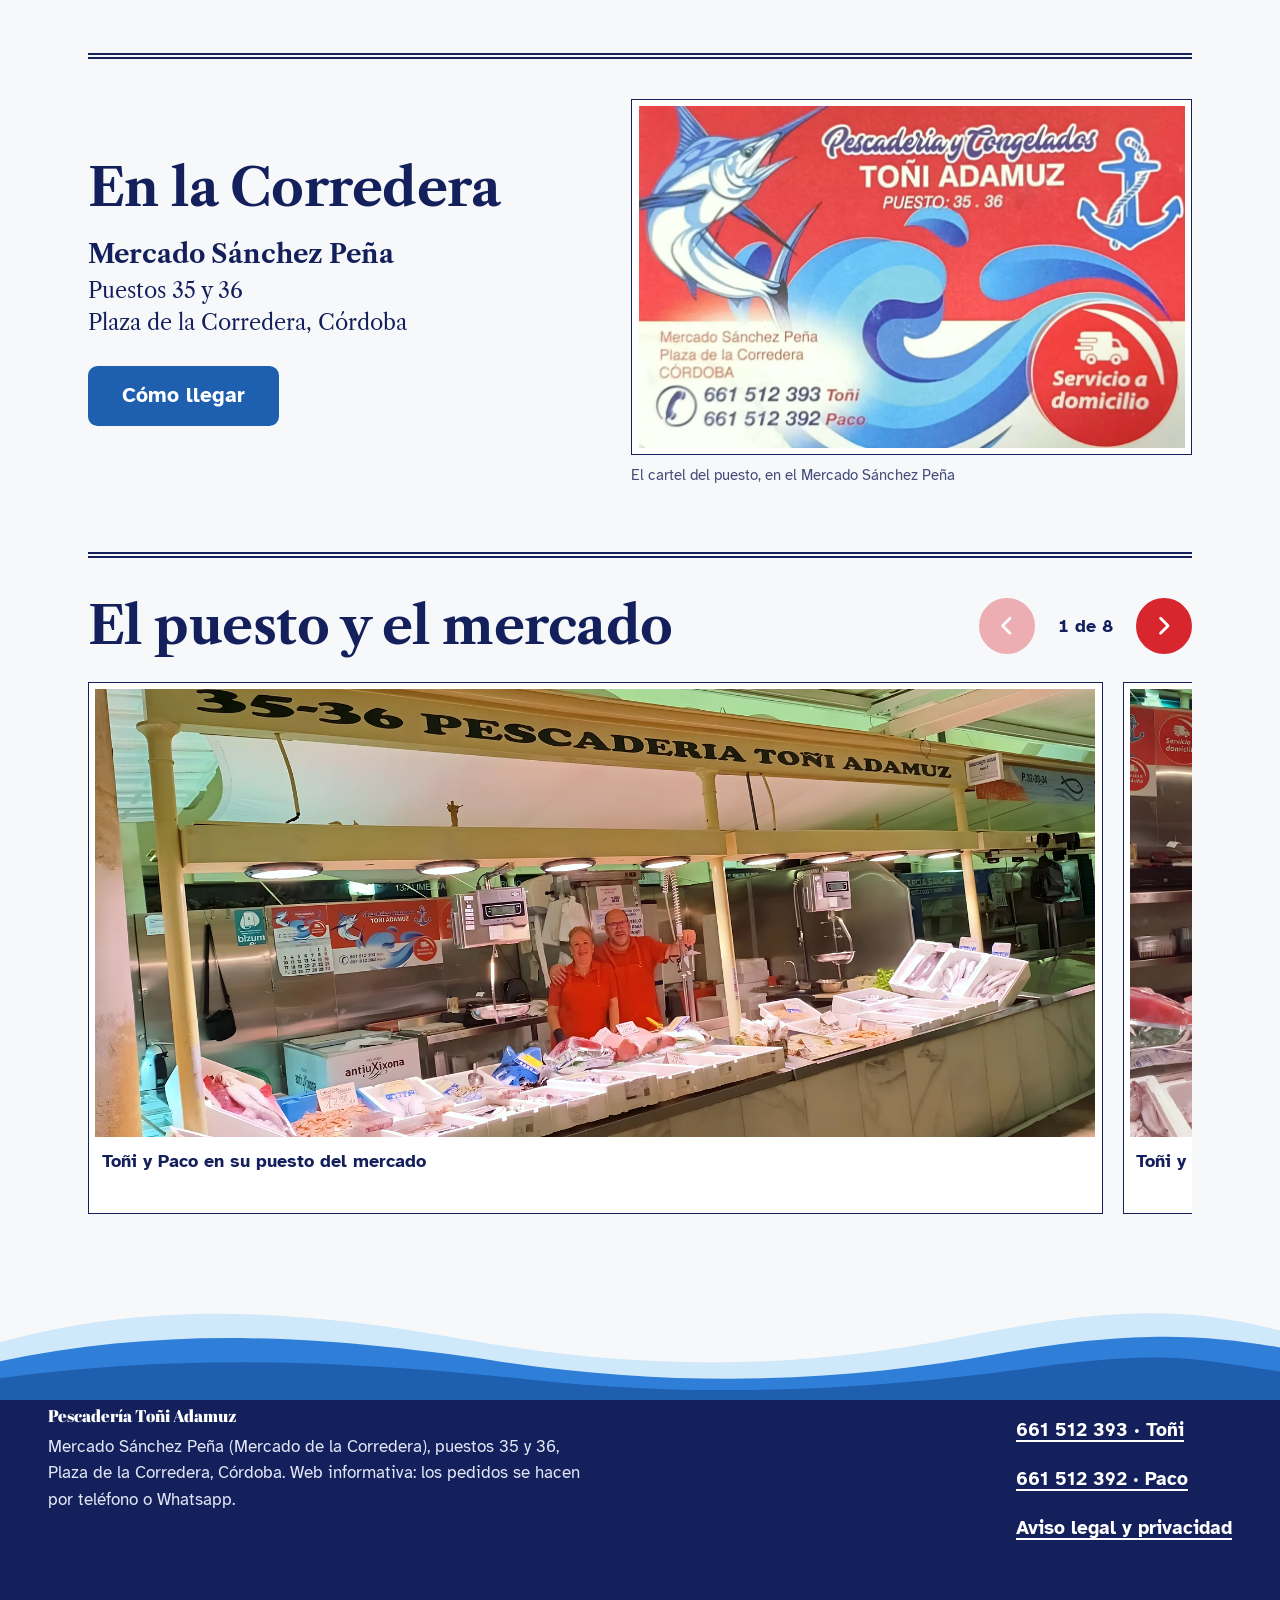
==== commit 7f443ab9: "Carrusel con las fotos del puesto, Toñi y Paco y el mercado, mejoradas con IA" ====
--- a/index.html
+++ b/index.html
@@ -147,30 +147,60 @@
 
     <section class="mercado" id="mercado" aria-roledescription="carrusel" aria-labelledby="t-mercado">
       <div class="mercado-cab">
-        <h2 id="t-mercado">El mercado</h2>
+        <h2 id="t-mercado">El puesto y el mercado</h2>
         <div class="control" aria-label="Cambiar de foto">
           <button type="button" class="flecha" data-dir="-1" aria-label="Foto anterior"><svg class="i" aria-hidden="true" viewBox="0 0 24 24"><path fill="none" stroke="currentColor" stroke-width="2.6" stroke-linecap="round" stroke-linejoin="round" d="M15 5l-7 7 7 7"/></svg></button>
-          <p class="cuenta" aria-live="polite"><span id="foto-n">1</span> de 3</p>
+          <p class="cuenta" aria-live="polite"><span id="foto-n">1</span> de 8</p>
           <button type="button" class="flecha" data-dir="1" aria-label="Foto siguiente"><svg class="i" aria-hidden="true" viewBox="0 0 24 24"><path fill="none" stroke="currentColor" stroke-width="2.6" stroke-linecap="round" stroke-linejoin="round" d="M9 5l7 7-7 7"/></svg></button>
         </div>
       </div>
-      <ul class="pista" id="pista" tabindex="0" aria-label="Fotos del mercado">
-        <li class="diapo" id="foto-1" aria-roledescription="diapositiva" aria-label="1 de 3">
-          <figure>
-            <img src="fotos/mercado/mercado-1.webp" width="1280" height="720" loading="lazy" decoding="async" alt="Los puestos de Pescadería Toñi Adamuz (35 y 36) y Congelados Toñi Adamuz bajo las columnas del mercado, con clientes comprando">
-            <figcaption>Pescadería Toñi Adamuz, puestos 35 y 36, en el interior del mercado</figcaption>
-          </figure>
-        </li>
-        <li class="diapo" id="foto-2" aria-roledescription="diapositiva" aria-label="2 de 3">
-          <figure>
-            <img src="fotos/mercado/mercado-2.webp" width="1280" height="720" loading="lazy" decoding="async" alt="Pasillo del mercado con clientes y los puestos de pescado a los lados">
-            <figcaption>El pasillo del mercado, con los puestos de pescado</figcaption>
-          </figure>
-        </li>
-        <li class="diapo" id="foto-3" aria-roledescription="diapositiva" aria-label="3 de 3">
-          <figure>
-            <img src="fotos/mercado/mercado-3.webp" width="1280" height="720" loading="lazy" decoding="async" alt="Fachada del mercado con el reloj en lo alto, vista desde la plaza">
-            <figcaption>La fachada del mercado, en la Plaza de la Corredera</figcaption>
+      <ul class="pista" id="pista" tabindex="0" aria-label="Fotos del puesto y del mercado">
+        <li class="diapo" id="foto-1" style="--ar:2.222" aria-roledescription="diapositiva" aria-label="1 de 8">
+          <figure>
+            <img src="fotos/mercado/puesto-1.webp" loading="lazy" decoding="async" alt="Toñi y Paco sonriendo detrás del mostrador del puesto 35-36, con el pescado a la vista">
+            <figcaption>Toñi y Paco en su puesto del mercado</figcaption>
+          </figure>
+        </li>
+        <li class="diapo" id="foto-2" style="--ar:0.8" aria-roledescription="diapositiva" aria-label="2 de 8">
+          <figure>
+            <img src="fotos/mercado/puesto-2.webp" loading="lazy" decoding="async" alt="Toñi y Paco con el mostrador de pescado fresco delante y el cartel de servicio a domicilio detrás">
+            <figcaption>Toñi y Paco detrás del mostrador</figcaption>
+          </figure>
+        </li>
+        <li class="diapo" id="foto-3" style="--ar:2.222" aria-roledescription="diapositiva" aria-label="3 de 8">
+          <figure>
+            <img src="fotos/mercado/puesto-3.webp" loading="lazy" decoding="async" alt="Mostrador de la pescadería con cajas de pescado y marisco">
+            <figcaption>El mostrador de la pescadería</figcaption>
+          </figure>
+        </li>
+        <li class="diapo" id="foto-4" style="--ar:1.778" aria-roledescription="diapositiva" aria-label="4 de 8">
+          <figure>
+            <img src="fotos/mercado/mercado-1.webp" loading="lazy" decoding="async" alt="Clientes esperando su turno en el mostrador mientras el pescadero prepara el pedido">
+            <figcaption>Atendiendo a los clientes en el puesto</figcaption>
+          </figure>
+        </li>
+        <li class="diapo" id="foto-5" style="--ar:1.5" aria-roledescription="diapositiva" aria-label="5 de 8">
+          <figure>
+            <img src="fotos/mercado/mercado-3.webp" loading="lazy" decoding="async" alt="Cajas de pescado y marisco sobre hielo en el mostrador de la pescadería">
+            <figcaption>Pescado y marisco en el mostrador</figcaption>
+          </figure>
+        </li>
+        <li class="diapo" id="foto-6" style="--ar:1.778" aria-roledescription="diapositiva" aria-label="6 de 8">
+          <figure>
+            <img src="fotos/mercado/mercado-2.webp" loading="lazy" decoding="async" alt="Pasillo del mercado con clientes y el rótulo 35-36 Pescadería Toñi Adamuz sobre el puesto">
+            <figcaption>El pasillo del mercado, con el puesto 35-36 a la izquierda</figcaption>
+          </figure>
+        </li>
+        <li class="diapo" id="foto-7" style="--ar:1.778" aria-roledescription="diapositiva" aria-label="7 de 8">
+          <figure>
+            <img src="fotos/mercado/mercado-4.webp" loading="lazy" decoding="async" alt="Plaza de la Corredera de Córdoba, con sus soportales rojos y las terrazas">
+            <figcaption>La Plaza de la Corredera</figcaption>
+          </figure>
+        </li>
+        <li class="diapo" id="foto-8" style="--ar:0.75" aria-roledescription="diapositiva" aria-label="8 de 8">
+          <figure>
+            <img src="fotos/mercado/mercado-5.webp" loading="lazy" decoding="async" alt="Puerta de entrada al Mercado de la Corredera, con el escudo de piedra sobre ella">
+            <figcaption>La entrada al Mercado de la Corredera</figcaption>
           </figure>
         </li>
       </ul>
--- a/estilos.css
+++ b/estilos.css
@@ -270,12 +270,11 @@
 .pista { touch-action: pan-x pan-y pinch-zoom; -webkit-overflow-scrolling: touch; cursor: grab; }
 .pista.arrastra { scroll-snap-type: none; scroll-behavior: auto; cursor: grabbing; user-select: none; }
 .pista img { -webkit-user-drag: none; user-select: none; }
-.diapo { flex: 0 0 72%; scroll-snap-align: start; }
+.diapo { --alto: clamp(15rem, 38vw, 28rem); flex: 0 0 min(88vw, calc(var(--alto) * var(--ar) + 1.2rem)); scroll-snap-align: start; }
 .diapo figure { border: 1px solid var(--tinta); background: var(--blanco); padding: 0.4rem 0.4rem 0.9rem; height: 100%; }
-.diapo img { width: 100%; aspect-ratio: 16 / 9; object-fit: cover; background: var(--azul-claro); }
+.diapo img { width: 100%; height: var(--alto); object-fit: cover; background: var(--azul-claro); }
 .diapo figcaption { margin: 0.75rem 0.4rem 0; font: 700 1.1rem/1.4 var(--texto); }
 .credito { display: block; margin-top: 0.3rem; font-weight: 400; font-size: 0.85rem; color: var(--tinta-2); }
 .credito a { color: var(--azul); }
-@media (max-width: 62rem) { .diapo { flex-basis: 86%; } }
-@media (max-width: 40rem) { .diapo { flex-basis: 90%; } .mercado { padding-bottom: 3rem; } .flecha { width: 3.25rem; height: 3.25rem; } }
+@media (max-width: 40rem) { .diapo { --alto: clamp(14rem, 62vw, 20rem); } .mercado { padding-bottom: 3rem; } .flecha { width: 3.25rem; height: 3.25rem; } }
 @media (prefers-reduced-motion: reduce) { .pista { scroll-behavior: auto; } }
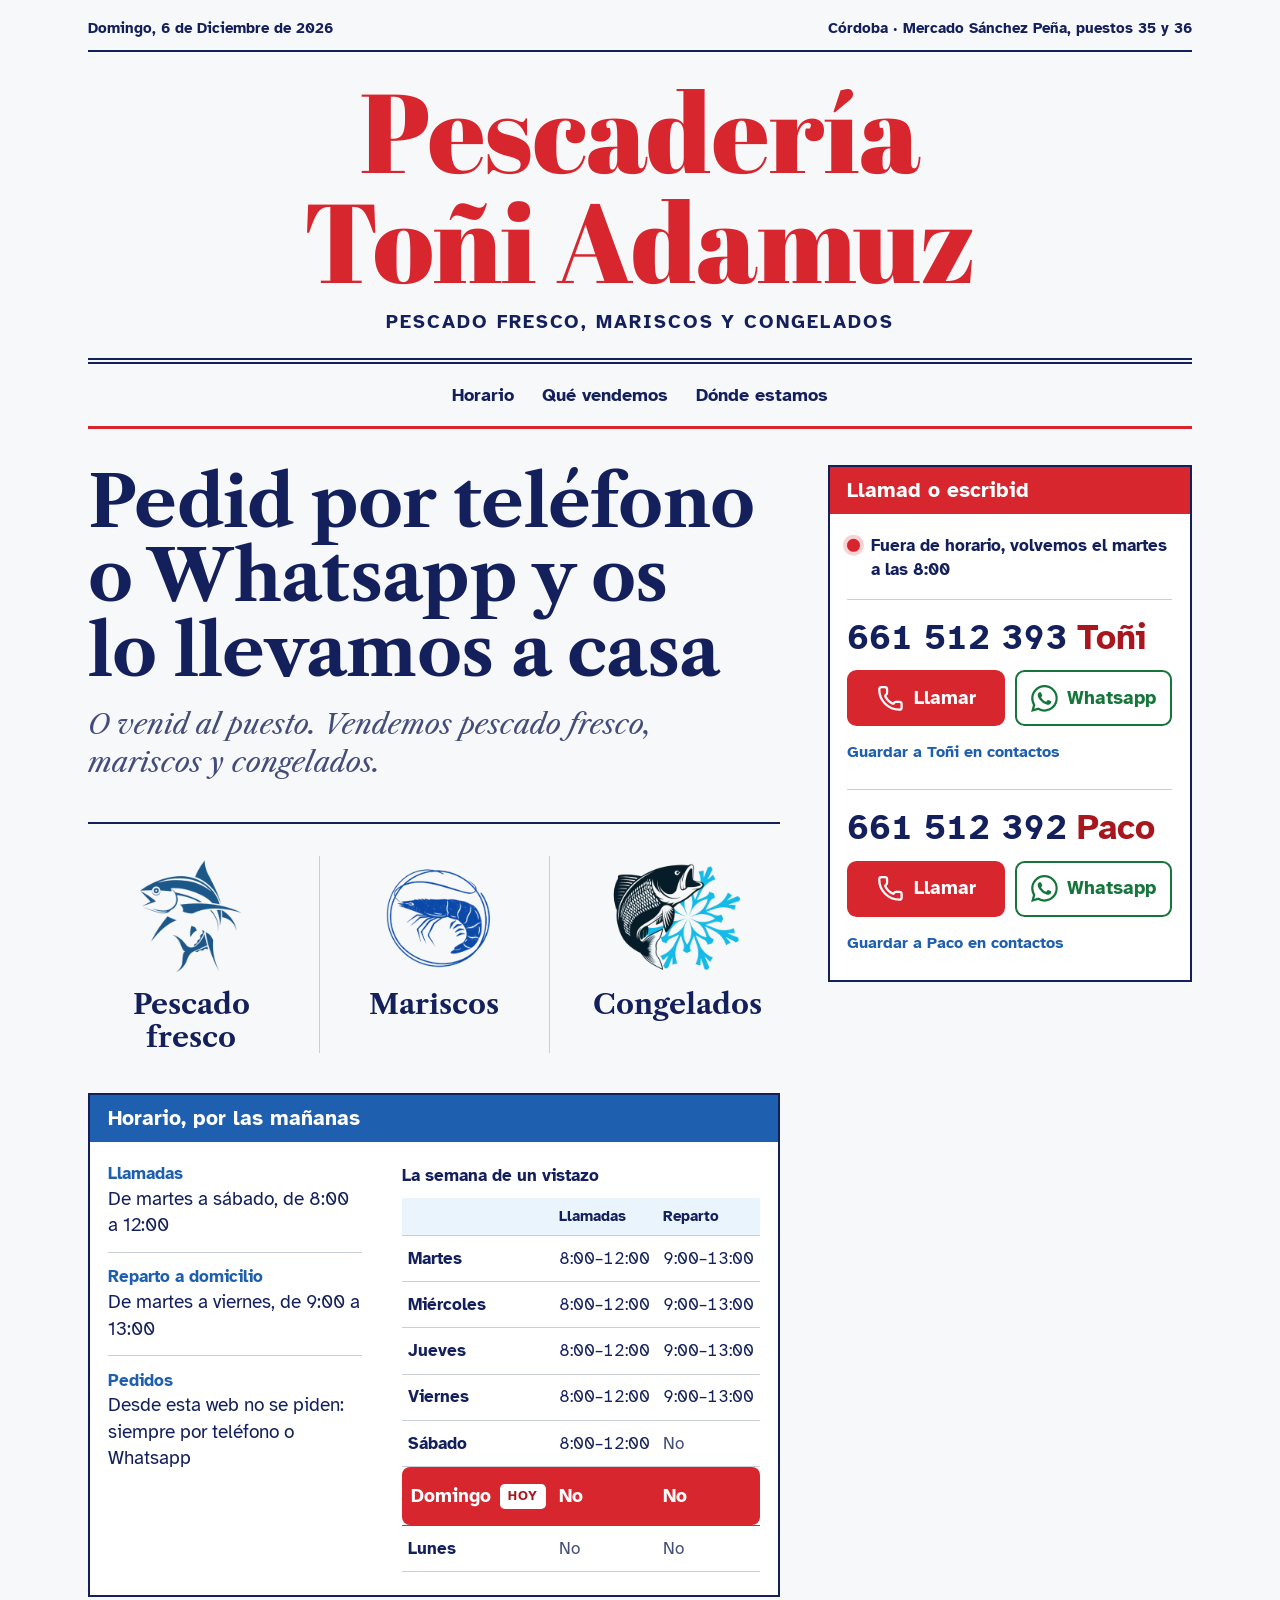
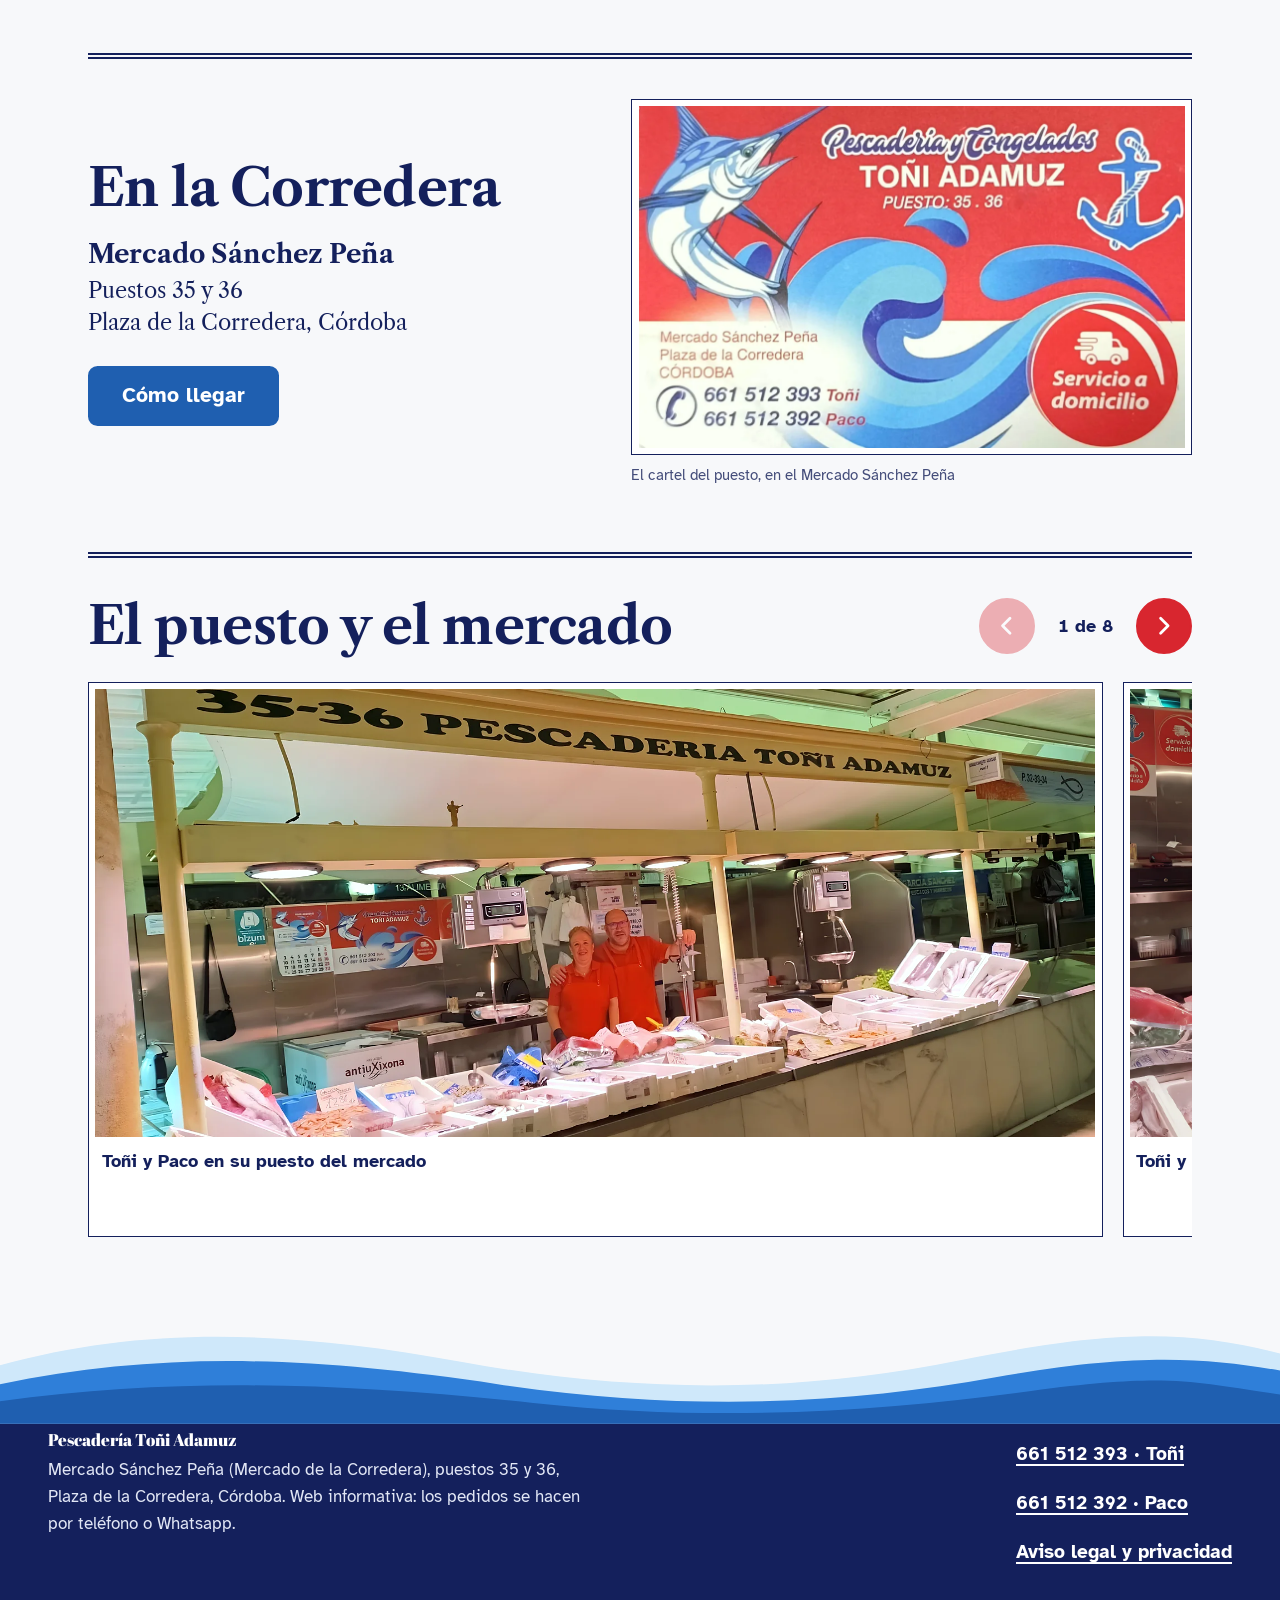
==== commit ecde0ea1: "Crédito con enlace en la foto de la entrada del mercado" ====
--- a/index.html
+++ b/index.html
@@ -200,7 +200,7 @@
         <li class="diapo" id="foto-8" style="--ar:0.75" aria-roledescription="diapositiva" aria-label="8 de 8">
           <figure>
             <img src="fotos/mercado/mercado-5.webp" loading="lazy" decoding="async" alt="Puerta de entrada al Mercado de la Corredera, con el escudo de piedra sobre ella">
-            <figcaption>La entrada al Mercado de la Corredera</figcaption>
+            <figcaption>La entrada al Mercado de la Corredera<span class="credito">Foto: <a href="https://saboresdecordoba.com/mercado-de-la-corredera/" target="_blank" rel="noopener">Sabores de Córdoba</a></span></figcaption>
           </figure>
         </li>
       </ul>
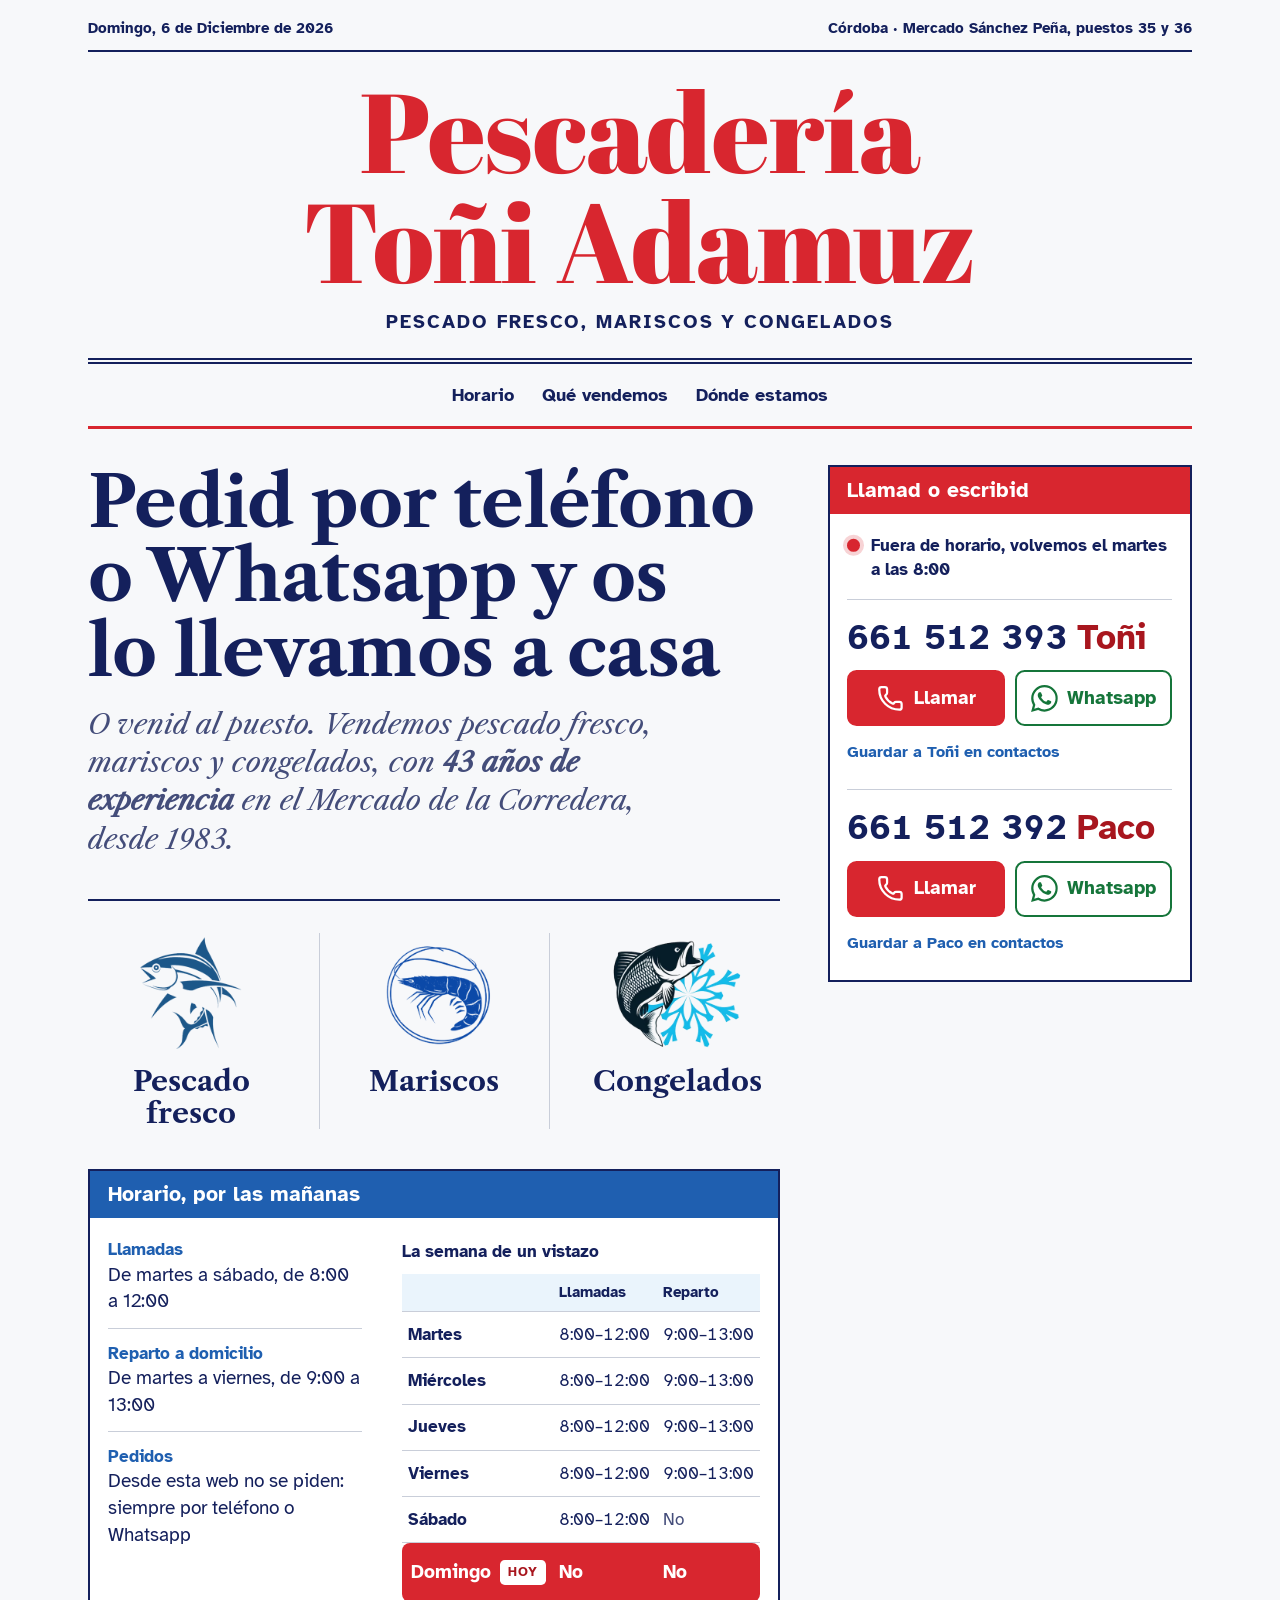
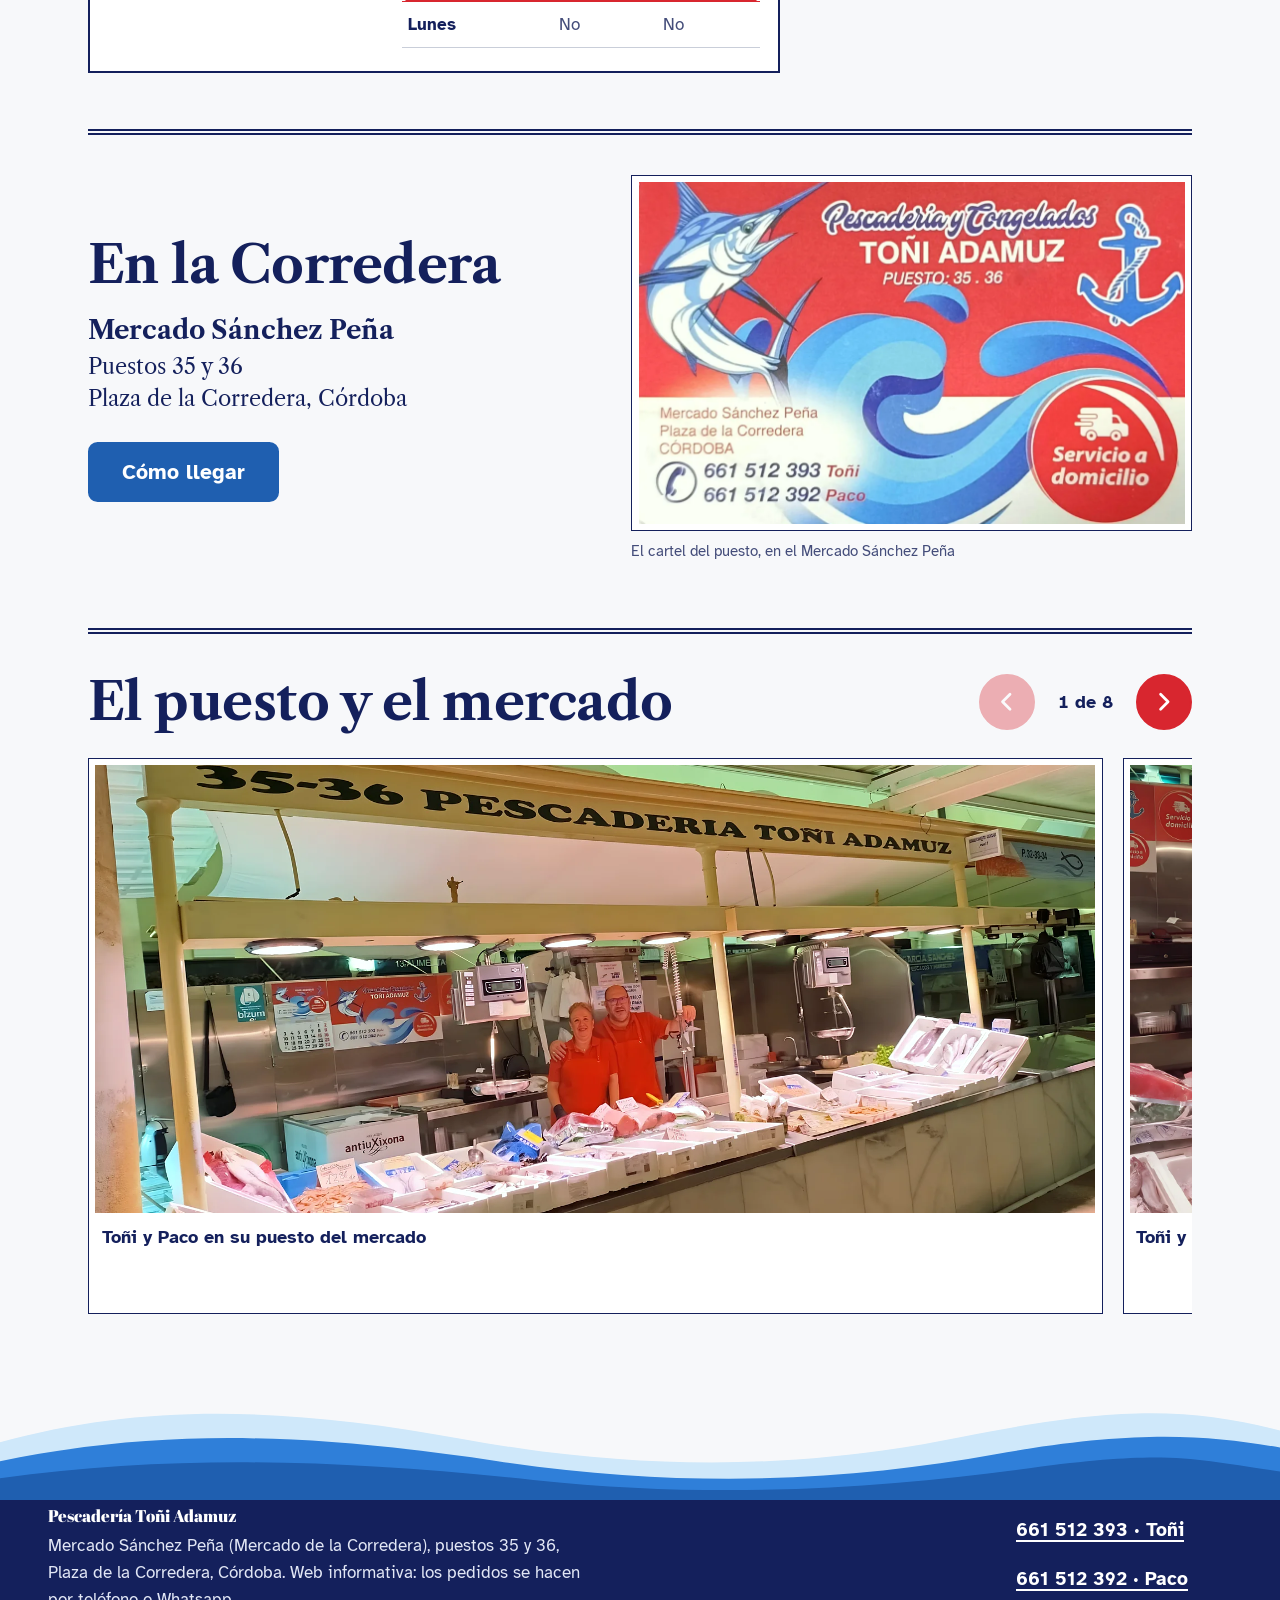
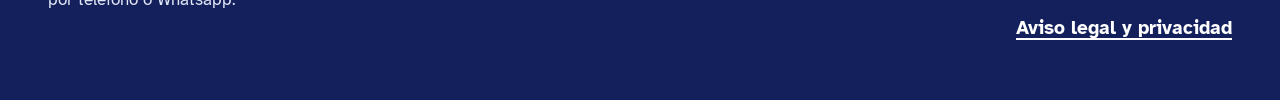
==== commit f1bd870d: "43 años de experiencia, desde 1983" ====
--- a/index.html
+++ b/index.html
@@ -67,7 +67,7 @@
       <div class="principal">
         <div class="entrada">
           <h2 class="titular">Pedid por teléfono o Whatsapp y os lo llevamos a casa</h2>
-          <p class="entradilla">O venid al puesto. Vendemos pescado fresco, mariscos y congelados.</p>
+          <p class="entradilla">O venid al puesto. Vendemos pescado fresco, mariscos y congelados, con <b><span id="anos">43</span> años de experiencia</b> en el Mercado de la Corredera, desde 1983.</p>
         </div>
         <section class="vendemos" id="vendemos" aria-label="Qué vendemos">
           <ul class="grupos">
@@ -176,25 +176,25 @@
         <li class="diapo" id="foto-4" style="--ar:1.778" aria-roledescription="diapositiva" aria-label="4 de 8">
           <figure>
             <img src="fotos/mercado/mercado-1.webp" loading="lazy" decoding="async" alt="Clientes esperando su turno en el mostrador mientras el pescadero prepara el pedido">
-            <figcaption>Atendiendo a los clientes en el puesto</figcaption>
+            <figcaption>Atendiendo a los clientes en el puesto<span class="credito">Foto: Miguel Ángel Salas, <a href="https://www.eldiadecordoba.es/cordoba/manana-mercado-corredera-cordoba-fotos_3_2007714122.html" target="_blank" rel="noopener">El Día de Córdoba</a></span></figcaption>
           </figure>
         </li>
         <li class="diapo" id="foto-5" style="--ar:1.5" aria-roledescription="diapositiva" aria-label="5 de 8">
           <figure>
             <img src="fotos/mercado/mercado-3.webp" loading="lazy" decoding="async" alt="Cajas de pescado y marisco sobre hielo en el mostrador de la pescadería">
-            <figcaption>Pescado y marisco en el mostrador</figcaption>
+            <figcaption>Pescado y marisco en el mostrador<span class="credito">Foto: Miguel Ángel Salas, <a href="https://www.eldiadecordoba.es/cordoba/manana-mercado-corredera-cordoba-fotos_3_2007714122.html" target="_blank" rel="noopener">El Día de Córdoba</a></span></figcaption>
           </figure>
         </li>
         <li class="diapo" id="foto-6" style="--ar:1.778" aria-roledescription="diapositiva" aria-label="6 de 8">
           <figure>
             <img src="fotos/mercado/mercado-2.webp" loading="lazy" decoding="async" alt="Pasillo del mercado con clientes y el rótulo 35-36 Pescadería Toñi Adamuz sobre el puesto">
-            <figcaption>El pasillo del mercado, con el puesto 35-36 a la izquierda</figcaption>
+            <figcaption>El pasillo del mercado, con el puesto 35-36 a la izquierda<span class="credito">Foto: Miguel Ángel Salas, <a href="https://www.eldiadecordoba.es/cordoba/manana-mercado-corredera-cordoba-fotos_3_2007714122.html" target="_blank" rel="noopener">El Día de Córdoba</a></span></figcaption>
           </figure>
         </li>
         <li class="diapo" id="foto-7" style="--ar:1.778" aria-roledescription="diapositiva" aria-label="7 de 8">
           <figure>
             <img src="fotos/mercado/mercado-4.webp" loading="lazy" decoding="async" alt="Plaza de la Corredera de Córdoba, con sus soportales rojos y las terrazas">
-            <figcaption>La Plaza de la Corredera</figcaption>
+            <figcaption>La Plaza de la Corredera<span class="credito">Foto: <a href="https://sientecordoba.com/plaza-de-la-corredera/" target="_blank" rel="noopener">Siente Córdoba</a></span></figcaption>
           </figure>
         </li>
         <li class="diapo" id="foto-8" style="--ar:0.75" aria-roledescription="diapositiva" aria-label="8 de 8">
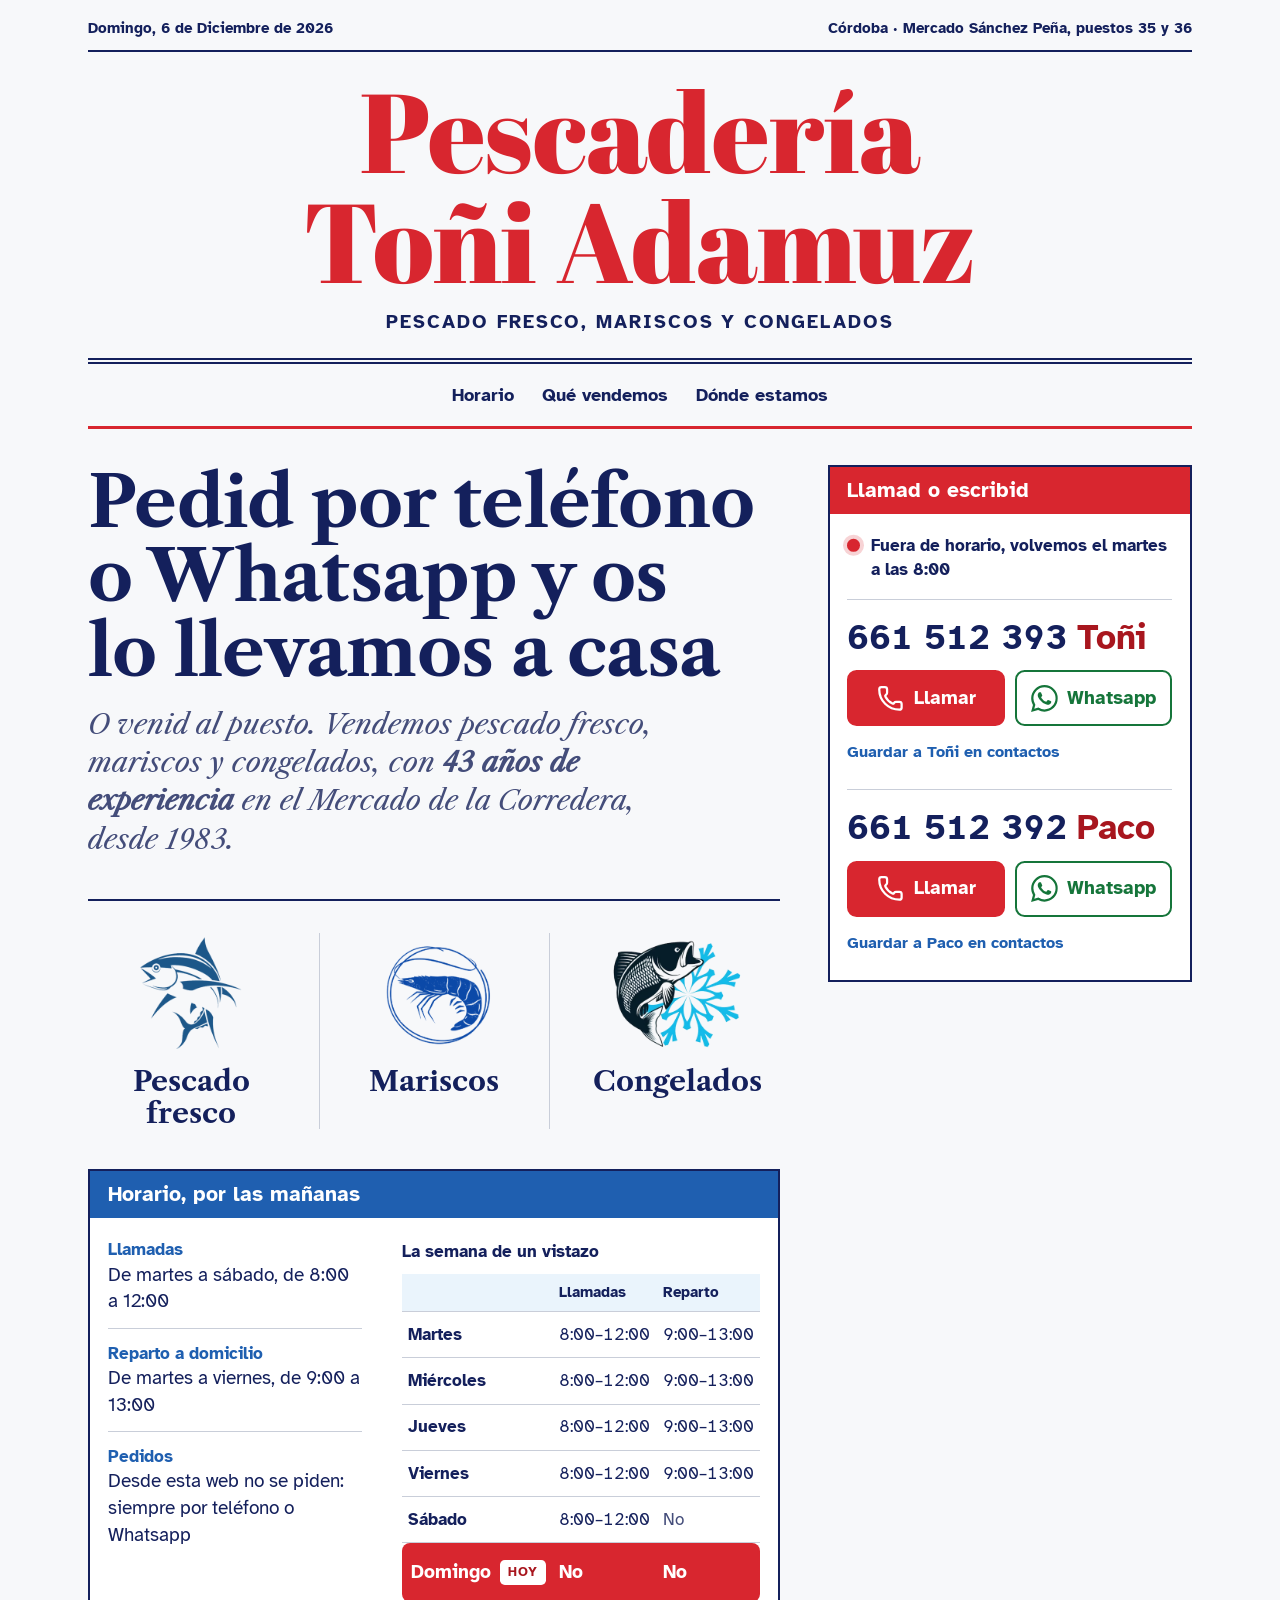
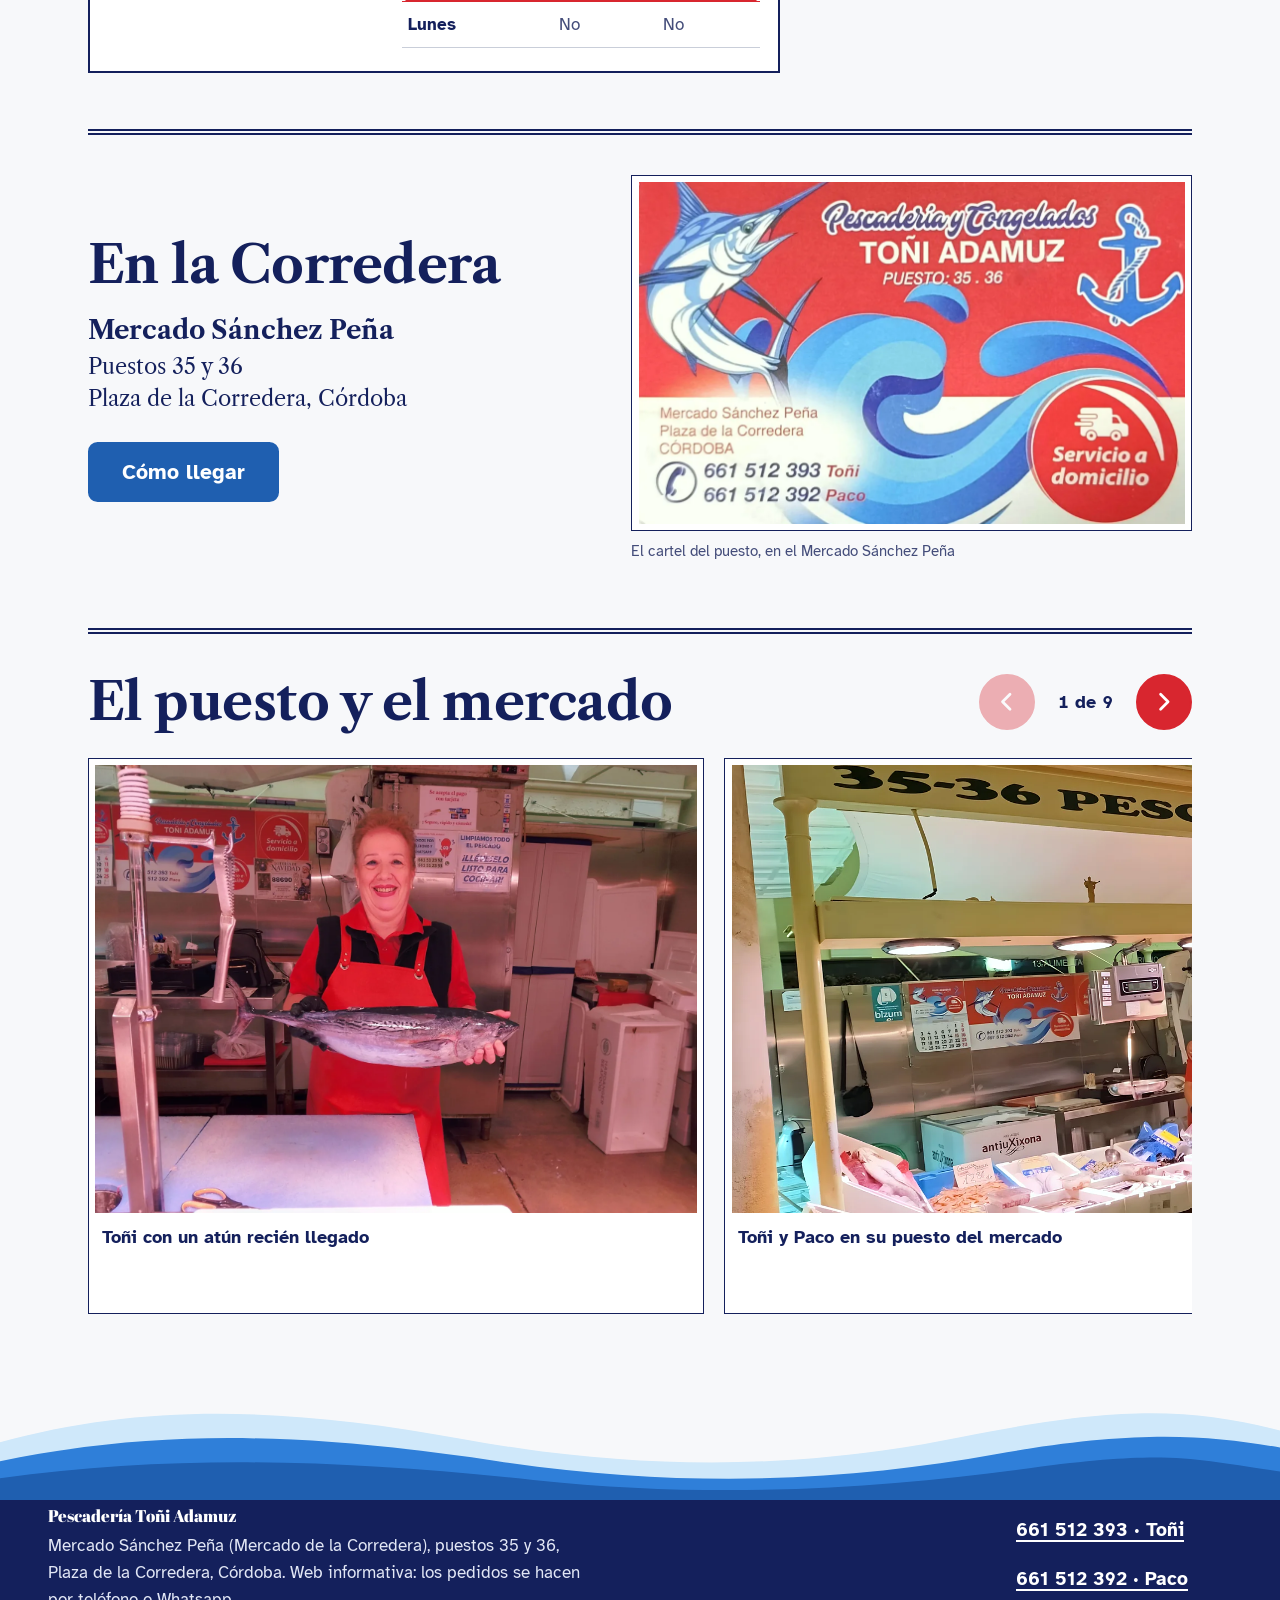
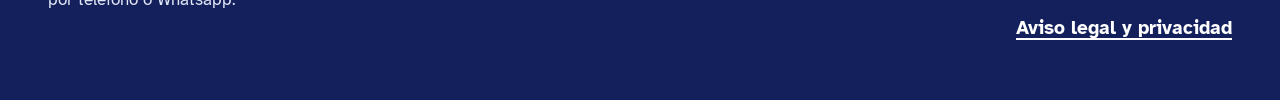
==== commit 8da11558: "Foto de Toñi con un atún, primera del carrusel" ====
--- a/index.html
+++ b/index.html
@@ -150,54 +150,60 @@
         <h2 id="t-mercado">El puesto y el mercado</h2>
         <div class="control" aria-label="Cambiar de foto">
           <button type="button" class="flecha" data-dir="-1" aria-label="Foto anterior"><svg class="i" aria-hidden="true" viewBox="0 0 24 24"><path fill="none" stroke="currentColor" stroke-width="2.6" stroke-linecap="round" stroke-linejoin="round" d="M15 5l-7 7 7 7"/></svg></button>
-          <p class="cuenta" aria-live="polite"><span id="foto-n">1</span> de 8</p>
+          <p class="cuenta" aria-live="polite"><span id="foto-n">1</span> de 9</p>
           <button type="button" class="flecha" data-dir="1" aria-label="Foto siguiente"><svg class="i" aria-hidden="true" viewBox="0 0 24 24"><path fill="none" stroke="currentColor" stroke-width="2.6" stroke-linecap="round" stroke-linejoin="round" d="M9 5l7 7-7 7"/></svg></button>
         </div>
       </div>
       <ul class="pista" id="pista" tabindex="0" aria-label="Fotos del puesto y del mercado">
-        <li class="diapo" id="foto-1" style="--ar:2.222" aria-roledescription="diapositiva" aria-label="1 de 8">
+        <li class="diapo" id="foto-1" style="--ar:1.333" aria-roledescription="diapositiva" aria-label="1 de 9">
+          <figure>
+            <img src="fotos/mercado/toni-atun.webp" loading="lazy" decoding="async" alt="Toñi sonriendo en el puesto con un atún fresco entre las manos">
+            <figcaption>Toñi con un atún recién llegado</figcaption>
+          </figure>
+        </li>
+        <li class="diapo" id="foto-2" style="--ar:2.222" aria-roledescription="diapositiva" aria-label="2 de 9">
           <figure>
             <img src="fotos/mercado/puesto-1.webp" loading="lazy" decoding="async" alt="Toñi y Paco sonriendo detrás del mostrador del puesto 35-36, con el pescado a la vista">
             <figcaption>Toñi y Paco en su puesto del mercado</figcaption>
           </figure>
         </li>
-        <li class="diapo" id="foto-2" style="--ar:0.8" aria-roledescription="diapositiva" aria-label="2 de 8">
+        <li class="diapo" id="foto-3" style="--ar:0.8" aria-roledescription="diapositiva" aria-label="3 de 9">
           <figure>
             <img src="fotos/mercado/puesto-2.webp" loading="lazy" decoding="async" alt="Toñi y Paco con el mostrador de pescado fresco delante y el cartel de servicio a domicilio detrás">
             <figcaption>Toñi y Paco detrás del mostrador</figcaption>
           </figure>
         </li>
-        <li class="diapo" id="foto-3" style="--ar:2.222" aria-roledescription="diapositiva" aria-label="3 de 8">
+        <li class="diapo" id="foto-4" style="--ar:2.222" aria-roledescription="diapositiva" aria-label="4 de 9">
           <figure>
             <img src="fotos/mercado/puesto-3.webp" loading="lazy" decoding="async" alt="Mostrador de la pescadería con cajas de pescado y marisco">
             <figcaption>El mostrador de la pescadería</figcaption>
           </figure>
         </li>
-        <li class="diapo" id="foto-4" style="--ar:1.778" aria-roledescription="diapositiva" aria-label="4 de 8">
+        <li class="diapo" id="foto-5" style="--ar:1.778" aria-roledescription="diapositiva" aria-label="5 de 9">
           <figure>
             <img src="fotos/mercado/mercado-1.webp" loading="lazy" decoding="async" alt="Clientes esperando su turno en el mostrador mientras el pescadero prepara el pedido">
             <figcaption>Atendiendo a los clientes en el puesto<span class="credito">Foto: Miguel Ángel Salas, <a href="https://www.eldiadecordoba.es/cordoba/manana-mercado-corredera-cordoba-fotos_3_2007714122.html" target="_blank" rel="noopener">El Día de Córdoba</a></span></figcaption>
           </figure>
         </li>
-        <li class="diapo" id="foto-5" style="--ar:1.5" aria-roledescription="diapositiva" aria-label="5 de 8">
+        <li class="diapo" id="foto-6" style="--ar:1.5" aria-roledescription="diapositiva" aria-label="6 de 9">
           <figure>
             <img src="fotos/mercado/mercado-3.webp" loading="lazy" decoding="async" alt="Cajas de pescado y marisco sobre hielo en el mostrador de la pescadería">
             <figcaption>Pescado y marisco en el mostrador<span class="credito">Foto: Miguel Ángel Salas, <a href="https://www.eldiadecordoba.es/cordoba/manana-mercado-corredera-cordoba-fotos_3_2007714122.html" target="_blank" rel="noopener">El Día de Córdoba</a></span></figcaption>
           </figure>
         </li>
-        <li class="diapo" id="foto-6" style="--ar:1.778" aria-roledescription="diapositiva" aria-label="6 de 8">
+        <li class="diapo" id="foto-7" style="--ar:1.778" aria-roledescription="diapositiva" aria-label="7 de 9">
           <figure>
             <img src="fotos/mercado/mercado-2.webp" loading="lazy" decoding="async" alt="Pasillo del mercado con clientes y el rótulo 35-36 Pescadería Toñi Adamuz sobre el puesto">
             <figcaption>El pasillo del mercado, con el puesto 35-36 a la izquierda<span class="credito">Foto: Miguel Ángel Salas, <a href="https://www.eldiadecordoba.es/cordoba/manana-mercado-corredera-cordoba-fotos_3_2007714122.html" target="_blank" rel="noopener">El Día de Córdoba</a></span></figcaption>
           </figure>
         </li>
-        <li class="diapo" id="foto-7" style="--ar:1.778" aria-roledescription="diapositiva" aria-label="7 de 8">
+        <li class="diapo" id="foto-8" style="--ar:1.778" aria-roledescription="diapositiva" aria-label="8 de 9">
           <figure>
             <img src="fotos/mercado/mercado-4.webp" loading="lazy" decoding="async" alt="Plaza de la Corredera de Córdoba, con sus soportales rojos y las terrazas">
             <figcaption>La Plaza de la Corredera<span class="credito">Foto: <a href="https://sientecordoba.com/plaza-de-la-corredera/" target="_blank" rel="noopener">Siente Córdoba</a></span></figcaption>
           </figure>
         </li>
-        <li class="diapo" id="foto-8" style="--ar:0.75" aria-roledescription="diapositiva" aria-label="8 de 8">
+        <li class="diapo" id="foto-9" style="--ar:0.75" aria-roledescription="diapositiva" aria-label="9 de 9">
           <figure>
             <img src="fotos/mercado/mercado-5.webp" loading="lazy" decoding="async" alt="Puerta de entrada al Mercado de la Corredera, con el escudo de piedra sobre ella">
             <figcaption>La entrada al Mercado de la Corredera<span class="credito">Foto: <a href="https://saboresdecordoba.com/mercado-de-la-corredera/" target="_blank" rel="noopener">Sabores de Córdoba</a></span></figcaption>
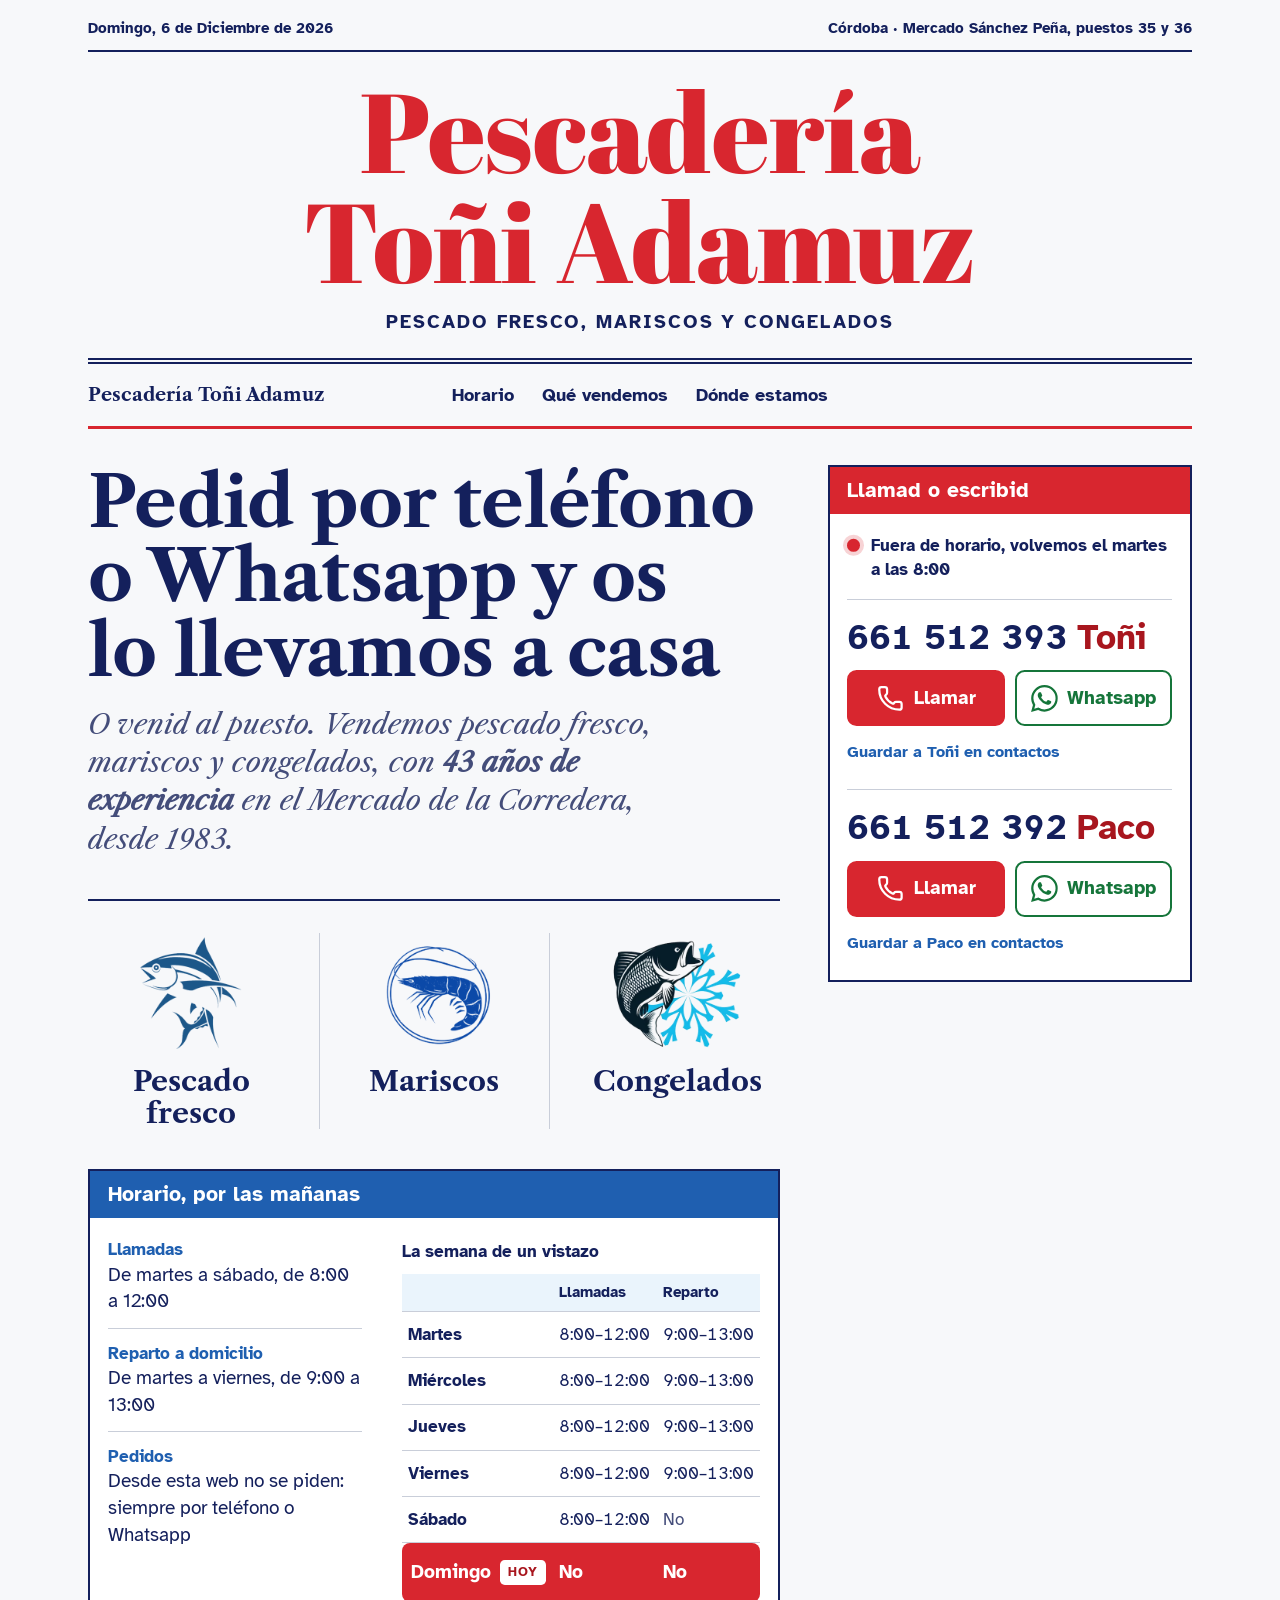
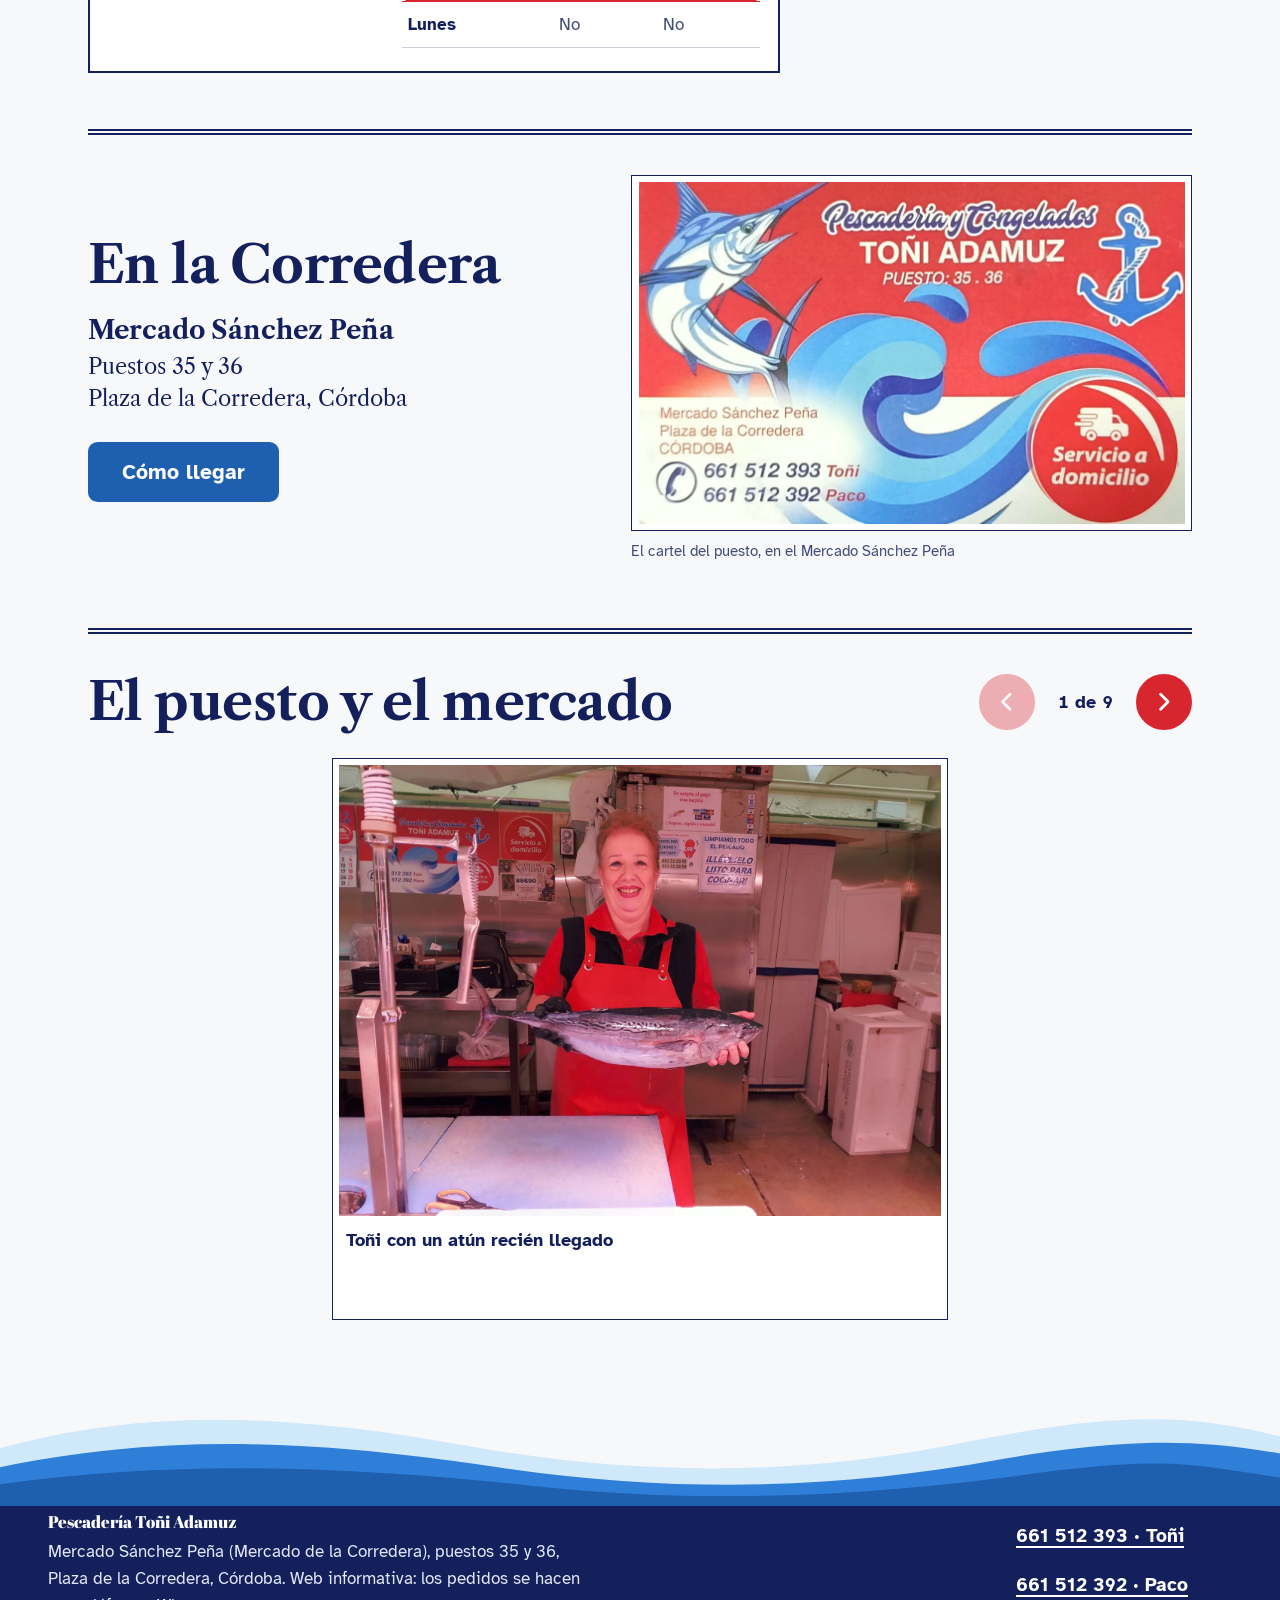
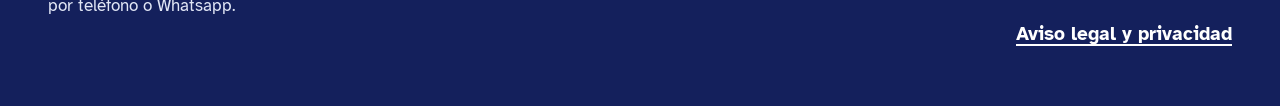
==== commit df67319e: "Carrusel: una foto entera por pantalla, sin recortes" ====
--- a/index.html
+++ b/index.html
@@ -157,7 +157,7 @@
       <ul class="pista" id="pista" tabindex="0" aria-label="Fotos del puesto y del mercado">
         <li class="diapo" id="foto-1" style="--ar:1.333" aria-roledescription="diapositiva" aria-label="1 de 9">
           <figure>
-            <img src="fotos/mercado/toni-atun.webp" loading="lazy" decoding="async" alt="Toñi sonriendo en el puesto con un atún fresco entre las manos">
+            <img src="fotos/mercado/toni-atun.webp" decoding="async" alt="Toñi sonriendo en el puesto con un atún fresco entre las manos">
             <figcaption>Toñi con un atún recién llegado</figcaption>
           </figure>
         </li>
--- a/estilos.css
+++ b/estilos.css
@@ -270,9 +270,9 @@
 .pista { touch-action: pan-x pan-y pinch-zoom; -webkit-overflow-scrolling: touch; cursor: grab; }
 .pista.arrastra { scroll-snap-type: none; scroll-behavior: auto; cursor: grabbing; user-select: none; }
 .pista img { -webkit-user-drag: none; user-select: none; }
-.diapo { --alto: clamp(15rem, 38vw, 28rem); flex: 0 0 min(88vw, calc(var(--alto) * var(--ar) + 1.2rem)); scroll-snap-align: start; }
-.diapo figure { border: 1px solid var(--tinta); background: var(--blanco); padding: 0.4rem 0.4rem 0.9rem; height: 100%; }
-.diapo img { width: 100%; height: var(--alto); object-fit: cover; background: var(--azul-claro); }
+.diapo { --alto: clamp(15rem, 38vw, 28rem); flex: 0 0 100%; display: flex; justify-content: center; scroll-snap-align: start; }
+.diapo figure { border: 1px solid var(--tinta); background: var(--blanco); padding: 0.4rem 0.4rem 0.9rem; width: min(100%, calc(var(--alto) * var(--ar) + 1.2rem)); }
+.diapo img { display: block; width: 100%; height: auto; aspect-ratio: var(--ar); object-fit: contain; background: var(--azul-claro); }
 .diapo figcaption { margin: 0.75rem 0.4rem 0; font: 700 1.1rem/1.4 var(--texto); }
 .credito { display: block; margin-top: 0.3rem; font-weight: 400; font-size: 0.85rem; color: var(--tinta-2); }
 .credito a { color: var(--azul); }
